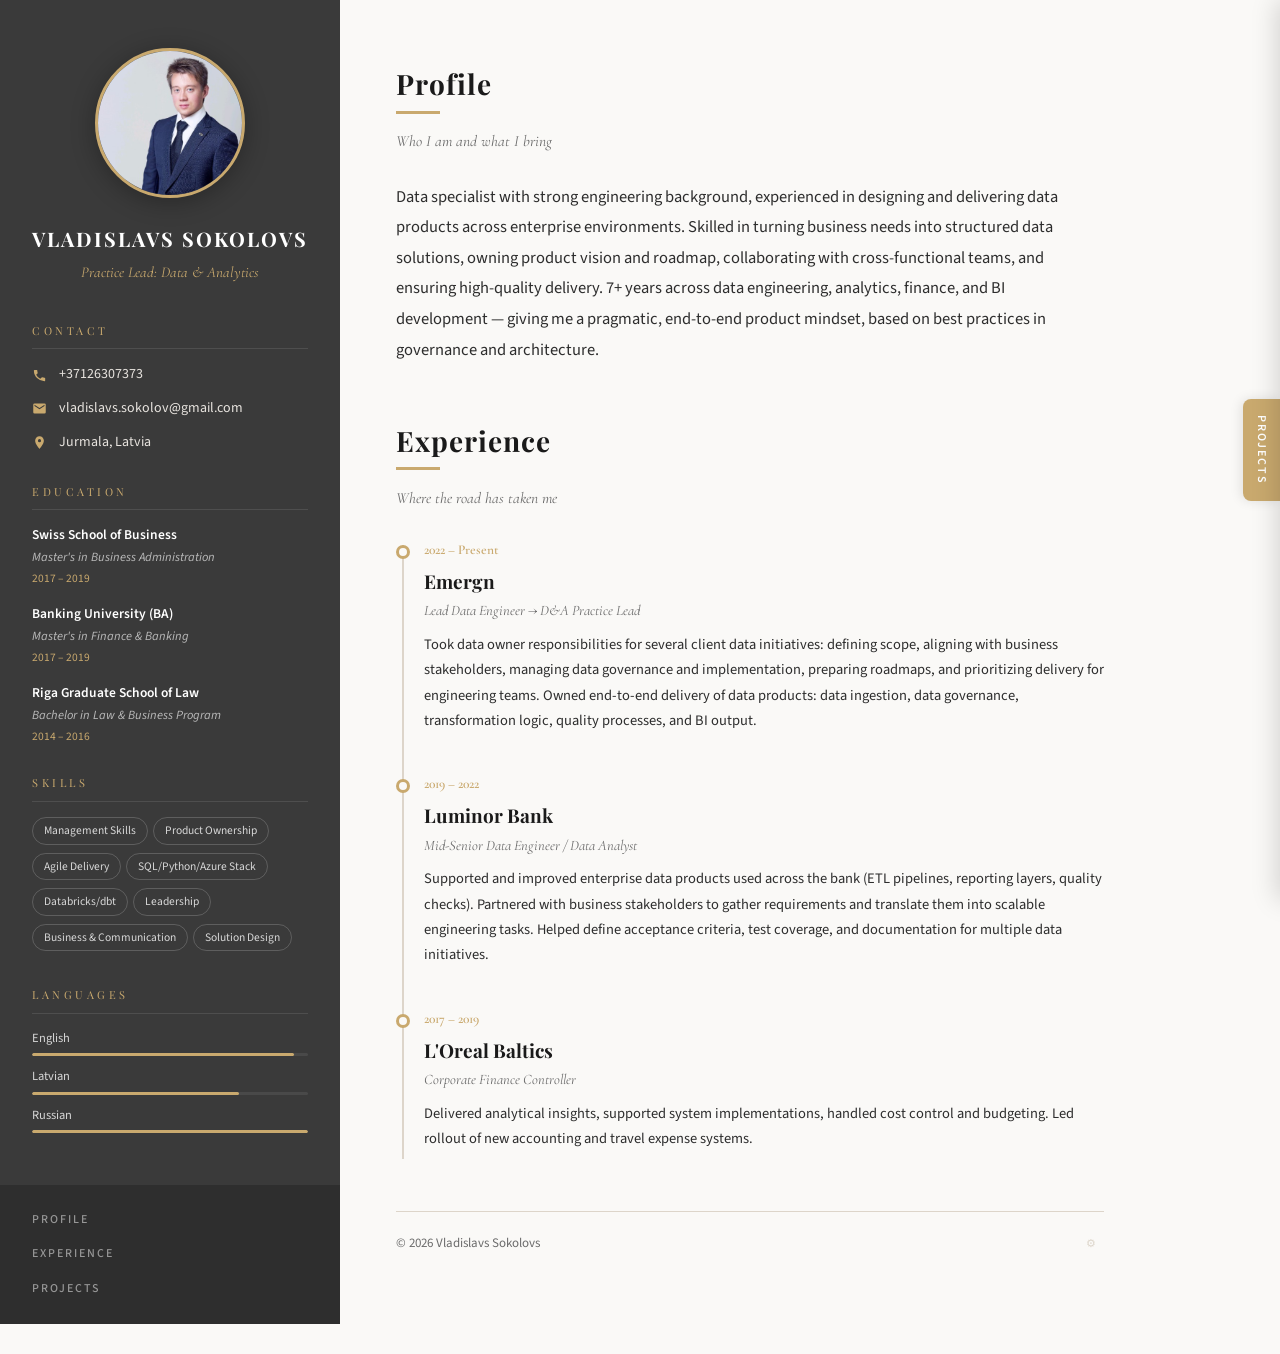
==== index.html @ d3ac03b5 "Refactoring for bad animations Refactoring for bad animations" ====
<!DOCTYPE html>
<html lang="en">
<head>
<meta charset="UTF-8">
<meta name="viewport" content="width=device-width, initial-scale=1.0">
<title>Loading…</title>
<link rel="preconnect" href="https://fonts.googleapis.com">
<link href="https://fonts.googleapis.com/css2?family=Playfair+Display:ital,wght@0,400;0,600;0,700;0,800;1,400&family=Source+Sans+3:ital,wght@0,300;0,400;0,500;0,600;0,700;1,400&family=Cormorant+Garamond:ital,wght@0,400;0,500;0,600;0,700;1,400&display=swap" rel="stylesheet">
<link rel="stylesheet" href="styles.css">
</head>
<body>

<div class="mobile-header">
  <span class="mname" id="mobileName"></span>
  <button class="hamburger" onclick="toggleSidebar()" aria-label="Menu">&#9776;</button>
</div>
<div class="sidebar-overlay" id="sidebarOverlay" onclick="toggleSidebar()"></div>

<div class="site-wrapper">
  <aside class="sidebar" id="sidebar">
    <div class="sidebar-inner">
      <div class="photo-frame"><img src="My%20Photo.jpg" alt="Photo" class="photo-img"><span class="initials" id="photoInitials"></span></div>
      <h1 class="sidebar-name" id="sidebarName"></h1>
      <p class="sidebar-title" id="sidebarTitle"></p>
      <div class="sidebar-section"><div class="sidebar-section-label">Contact</div><div id="contactList"></div></div>
      <div class="sidebar-section"><div class="sidebar-section-label">Education</div><div id="educationList"></div></div>
      <div class="sidebar-section"><div class="sidebar-section-label">Skills</div><div id="skillsList"></div></div>
      <div class="sidebar-section"><div class="sidebar-section-label">Languages</div><div id="languagesList"></div></div>
    </div>
    <nav class="sidebar-nav">
      <a href="#profile" onclick="closeSidebar()">Profile</a>
      <a href="#experience" onclick="closeSidebar()">Experience</a>
      <a href="javascript:void(0)" onclick="closeSidebar();navigateProjects()">Projects</a>
    </nav>
  </aside>

  <main class="main-content">
    <div class="content-area">
      <section id="profile">
        <h2 class="section-heading">Profile</h2>
        <p class="section-subtitle">Who I am and what I bring</p>
        <p class="profile-text" id="profileText"></p>
      </section>
      <section id="experience">
        <h2 class="section-heading">Experience</h2>
        <p class="section-subtitle">Where the road has taken me</p>
        <div class="timeline" id="experienceTimeline"></div>
      </section>
      <section id="projects">
        <h2 class="section-heading">Projects</h2>
        <p class="section-subtitle">Selected work and things I've built</p>
        <div class="projects-grid" id="projectsGrid"></div>
      </section>
      <footer class="site-footer">
        <span>&copy; <span id="footerYear"></span> <span id="footerName"></span></span>
        <button class="admin-trigger" onclick="openAdmin()">&#9881;</button>
      </footer>
    </div>
  </main>

  <aside class="right-panel" id="rightPanel">
    <div class="right-panel-header">
      <h2 class="right-panel-title">Projects</h2>
      <p class="right-panel-subtitle">Selected work and things I've built</p>
      <button class="right-panel-close" onclick="toggleRightPanel()" aria-label="Close">&times;</button>
    </div>
    <div class="right-panel-projects" id="rightPanelProjects"></div>
  </aside>
</div>

<div class="right-panel-overlay" id="rightPanelOverlay" onclick="toggleRightPanel()"></div>
<button class="right-panel-toggle" id="rightPanelToggle" onclick="toggleRightPanel()" aria-label="Projects">Projects</button>

<div class="admin-overlay" id="adminOverlay">
  <div class="admin-panel">
    <div class="admin-header">
      <h2>Admin Panel</h2>
      <button class="admin-close" onclick="closeAdmin()">&times;</button>
    </div>
    <div class="admin-body" id="adminBody"></div>
  </div>
</div>
<div class="msg-toast" id="msgToast"></div>

<script src="app.js"></script>
</body>
</html>
---- styles.css ----
*, *::before, *::after { margin: 0; padding: 0; box-sizing: border-box; }

:root {
  --sidebar-bg: #3a3a3a;
  --sidebar-dark: #2e2e2e;
  --sidebar-text: #e8e4df;
  --sidebar-accent: #c9a96e;
  --main-bg: #faf9f7;
  --main-text: #2d2d2d;
  --heading-color: #1a1a1a;
  --muted: #6b6b6b;
  --border: #ddd5ca;
  --card-bg: #ffffff;
  --accent: #c9a96e;
  --accent-hover: #b8944f;
  --danger: #c0392b;
  --success: #27ae60;
  --sidebar-width: 340px;
  --right-panel-width: 360px;
  --font-display: 'Playfair Display', Georgia, serif;
  --font-body: 'Source Sans 3', 'Segoe UI', sans-serif;
  --font-accent: 'Cormorant Garamond', Georgia, serif;
}

html { scroll-behavior: smooth; }

body {
  font-family: var(--font-body);
  background: var(--main-bg);
  color: var(--main-text);
  line-height: 1.7;
  font-size: 16px;
  min-height: 100vh;
}

.site-wrapper { display: flex; min-height: 100vh; }

/* SIDEBAR */
.sidebar {
  width: var(--sidebar-width);
  min-height: 100vh;
  background: var(--sidebar-bg);
  color: var(--sidebar-text);
  position: fixed;
  top: 0; left: 0;
  overflow-y: auto;
  z-index: 100;
  display: flex;
  flex-direction: column;
  scrollbar-width: thin;
  scrollbar-color: rgba(255,255,255,0.15) transparent;
}
.sidebar::-webkit-scrollbar { width: 5px; }
.sidebar::-webkit-scrollbar-thumb { background: rgba(255,255,255,0.15); border-radius: 3px; }

.sidebar-inner { padding: 48px 32px 24px; flex: 1; }

.photo-frame {
  width: 150px; height: 150px;
  border-radius: 50%;
  border: 3px solid var(--sidebar-accent);
  overflow: hidden;
  margin: 0 auto 24px;
  background: #555;
  display: flex; align-items: center; justify-content: center;
  box-shadow: 0 4px 24px rgba(0,0,0,0.3);
}
.photo-frame .photo-img {
  width: 100%; height: 100%;
  object-fit: cover;
}
.photo-frame .initials {
  font-family: var(--font-display);
  font-size: 44px;
  color: var(--sidebar-accent);
  letter-spacing: 2px;
  display: none;
}

.sidebar-name {
  font-family: var(--font-display);
  font-size: 20px; font-weight: 700;
  text-align: center; letter-spacing: 2px;
  text-transform: uppercase; margin-bottom: 4px; color: #fff;
}
.sidebar-title {
  font-family: var(--font-accent);
  font-size: 15px; text-align: center;
  color: var(--sidebar-accent);
  font-style: italic; margin-bottom: 36px;
}

.sidebar-section { margin-bottom: 28px; }
.sidebar-section-label {
  font-family: var(--font-display);
  font-size: 11px; letter-spacing: 3.5px;
  text-transform: uppercase; color: var(--sidebar-accent);
  margin-bottom: 14px; padding-bottom: 8px;
  border-bottom: 1px solid rgba(255,255,255,0.1);
}

.contact-item {
  display: flex; align-items: center; gap: 12px;
  margin-bottom: 10px; font-size: 14px; word-break: break-all;
}
.contact-item svg { width: 15px; height: 15px; fill: var(--sidebar-accent); flex-shrink: 0; }
.contact-item a { color: var(--sidebar-text); text-decoration: none; transition: color 0.2s; }
.contact-item a:hover { color: var(--sidebar-accent); }

.edu-item { margin-bottom: 14px; }
.edu-school { font-weight: 600; font-size: 13.5px; color: #fff; }
.edu-degree { font-size: 12.5px; color: rgba(255,255,255,0.65); font-style: italic; }
.edu-year { font-size: 11.5px; color: var(--sidebar-accent); margin-top: 1px; }

.skill-tag {
  display: inline-block; padding: 3px 11px;
  border: 1px solid rgba(255,255,255,0.18);
  border-radius: 20px; font-size: 11.5px;
  margin: 0 5px 7px 0; color: rgba(255,255,255,0.8);
  transition: all 0.25s;
}
.skill-tag:hover { border-color: var(--sidebar-accent); color: var(--sidebar-accent); }

.lang-item { margin-bottom: 10px; }
.lang-name { font-size: 12.5px; margin-bottom: 4px; color: rgba(255,255,255,0.8); }
.lang-bar-track { height: 3px; background: rgba(255,255,255,0.08); border-radius: 2px; overflow: hidden; }
.lang-bar-fill { height: 100%; background: var(--sidebar-accent); border-radius: 2px; transition: width 0.8s ease; }

.sidebar-nav { background: var(--sidebar-dark); padding: 18px 32px; }
.sidebar-nav a {
  display: block; color: rgba(255,255,255,0.5);
  text-decoration: none; font-size: 12px;
  letter-spacing: 2px; text-transform: uppercase;
  padding: 7px 0; transition: all 0.25s; font-weight: 500;
}
.sidebar-nav a:hover { color: var(--sidebar-accent); padding-left: 8px; }

/* MAIN */
.main-content { margin-left: var(--sidebar-width); flex: 1; min-height: 100vh; }
.content-area { max-width: 820px; padding: 60px 56px 80px; }

.section-heading {
  font-family: var(--font-display);
  font-size: 28px; font-weight: 700;
  color: var(--heading-color); letter-spacing: 1px;
  margin-bottom: 6px; position: relative; display: inline-block;
}
.section-heading::after {
  content: ''; position: absolute; left: 0; bottom: -6px;
  width: 44px; height: 3px; background: var(--accent);
}

.section-subtitle {
  font-family: var(--font-accent);
  font-size: 15.5px; color: var(--muted);
  font-style: italic; margin-bottom: 28px; margin-top: 14px;
}

section { margin-bottom: 52px; }
.profile-text { font-size: 16.5px; line-height: 1.85; max-width: 680px; }

/* Timeline */
.timeline { position: relative; padding-left: 28px; }
.timeline::before {
  content: ''; position: absolute;
  left: 6px; top: 6px; bottom: 0;
  width: 2px; background: var(--border);
}
.timeline-item { position: relative; margin-bottom: 32px; padding-bottom: 8px; }
.timeline-item::before {
  content: ''; position: absolute;
  left: -28px; top: 6px;
  width: 14px; height: 14px; border-radius: 50%;
  border: 3px solid var(--accent);
  background: var(--main-bg); z-index: 1;
}
.timeline-date { font-family: var(--font-accent); font-size: 13.5px; color: var(--accent); font-weight: 600; margin-bottom: 3px; }
.timeline-company { font-family: var(--font-display); font-size: 19px; font-weight: 700; color: var(--heading-color); margin-bottom: 2px; }
.timeline-role { font-family: var(--font-accent); font-size: 14.5px; color: var(--muted); font-style: italic; margin-bottom: 8px; }
.timeline-desc { font-size: 14.5px; line-height: 1.75; }

/* Projects */
.projects-grid { display: grid; grid-template-columns: repeat(auto-fill, minmax(310px, 1fr)); gap: 22px; }
.project-card {
  background: var(--card-bg); border: 1px solid var(--border);
  border-radius: 8px; padding: 26px 22px;
  transition: all 0.3s ease; position: relative; overflow: hidden;
}
.project-card::before {
  content: ''; position: absolute; top: 0; left: 0;
  width: 100%; height: 3px; background: var(--accent);
  transform: scaleX(0); transform-origin: left; transition: transform 0.3s ease;
}
.project-card:hover { box-shadow: 0 6px 28px rgba(0,0,0,0.07); transform: translateY(-2px); }
.project-card:hover::before { transform: scaleX(1); }
.project-card h3 { font-family: var(--font-display); font-size: 17px; color: var(--heading-color); margin-bottom: 6px; }
.project-tech { font-size: 11.5px; color: var(--accent); font-weight: 600; letter-spacing: 0.5px; text-transform: uppercase; margin-bottom: 8px; }
.project-card p { font-size: 13.5px; line-height: 1.7; color: var(--muted); }
.project-link { display: inline-block; margin-top: 12px; color: var(--accent); text-decoration: none; font-size: 13px; font-weight: 600; transition: color 0.2s; }
.project-link:hover { color: var(--accent-hover); }
.empty-state { text-align: center; padding: 40px 20px; color: var(--muted); font-style: italic; font-family: var(--font-accent); font-size: 16px; }

/* Footer */
.site-footer { border-top: 1px solid var(--border); padding: 20px 0; margin-top: 36px; font-size: 13px; color: var(--muted); display: flex; justify-content: space-between; align-items: center; }
.admin-trigger { background: none; border: none; color: var(--border); font-size: 11px; cursor: pointer; padding: 4px 8px; transition: color 0.2s; }
.admin-trigger:hover { color: var(--muted); }

/* ADMIN */
.admin-overlay { display: none; position: fixed; inset: 0; background: rgba(0,0,0,0.55); z-index: 9999; overflow-y: auto; backdrop-filter: blur(4px); }
.admin-overlay.active { display: flex; justify-content: center; }
.admin-panel { background: var(--main-bg); width: 100%; max-width: 780px; margin: 36px 20px; border-radius: 12px; box-shadow: 0 24px 80px rgba(0,0,0,0.25); overflow: hidden; align-self: flex-start; }
.admin-header { background: var(--sidebar-bg); color: #fff; padding: 20px 28px; display: flex; justify-content: space-between; align-items: center; }
.admin-header h2 { font-family: var(--font-display); font-size: 18px; letter-spacing: 1px; }
.admin-close { background: none; border: none; color: rgba(255,255,255,0.5); font-size: 28px; cursor: pointer; transition: color 0.2s; line-height: 1; }
.admin-close:hover { color: #fff; }
.admin-body { padding: 28px; }

.login-box { max-width: 340px; margin: 0 auto; text-align: center; }
.login-box h3 { font-family: var(--font-display); font-size: 20px; margin-bottom: 18px; }

.form-group { margin-bottom: 16px; text-align: left; }
.form-group label { display: block; font-size: 11px; font-weight: 600; letter-spacing: 1px; text-transform: uppercase; color: var(--muted); margin-bottom: 5px; }
.form-group input, .form-group textarea { width: 100%; padding: 9px 13px; border: 1px solid var(--border); border-radius: 5px; font-family: var(--font-body); font-size: 14px; background: var(--card-bg); color: var(--main-text); transition: border-color 0.2s; }
.form-group input:focus, .form-group textarea:focus { outline: none; border-color: var(--accent); }
.form-group textarea { min-height: 72px; resize: vertical; }

.btn { display: inline-flex; align-items: center; gap: 6px; padding: 9px 20px; border: none; border-radius: 5px; font-family: var(--font-body); font-size: 13px; font-weight: 600; cursor: pointer; transition: all 0.2s; }
.btn-primary { background: var(--accent); color: #fff; }
.btn-primary:hover { background: var(--accent-hover); }
.btn-outline { background: transparent; color: var(--accent); border: 1.5px solid var(--accent); }
.btn-outline:hover { background: var(--accent); color: #fff; }
.btn-danger { background: transparent; color: var(--danger); border: 1px solid var(--danger); padding: 5px 12px; font-size: 12px; }
.btn-danger:hover { background: var(--danger); color: #fff; }
.btn-sm { padding: 5px 12px; font-size: 12px; }

.admin-tabs { display: flex; border-bottom: 2px solid var(--border); margin-bottom: 22px; overflow-x: auto; }
.admin-tab { padding: 9px 16px; border: none; background: none; font-family: var(--font-body); font-size: 12px; font-weight: 600; letter-spacing: 0.5px; text-transform: uppercase; color: var(--muted); cursor: pointer; border-bottom: 2px solid transparent; margin-bottom: -2px; transition: all 0.2s; white-space: nowrap; }
.admin-tab.active { color: var(--accent); border-bottom-color: var(--accent); }
.admin-tab:hover { color: var(--heading-color); }

.tab-content { display: none; }
.tab-content.active { display: block; }

.repeater-item { background: var(--card-bg); border: 1px solid var(--border); border-radius: 7px; padding: 18px; margin-bottom: 14px; position: relative; }
.repeater-item .item-actions { position: absolute; top: 10px; right: 10px; }

.add-item-btn { display: flex; align-items: center; gap: 6px; padding: 9px 16px; border: 2px dashed var(--border); border-radius: 7px; background: transparent; color: var(--muted); font-family: var(--font-body); font-size: 13px; cursor: pointer; width: 100%; justify-content: center; transition: all 0.2s; margin-top: 6px; }
.add-item-btn:hover { border-color: var(--accent); color: var(--accent); }

.publish-banner { background: #fef9e7; border: 1.5px solid #f0d060; border-radius: 8px; padding: 16px 20px; margin-bottom: 22px; display: none; gap: 14px; font-size: 13.5px; color: #7a6c20; flex-wrap: wrap; align-items: center; }
.publish-banner.show { display: flex; }
.publish-banner strong { color: #5a4e10; }
.publish-actions { display: flex; gap: 8px; margin-left: auto; flex-shrink: 0; }

.msg-toast { position: fixed; bottom: 24px; right: 24px; padding: 12px 22px; border-radius: 7px; color: #fff; font-size: 13px; font-weight: 600; z-index: 99999; transform: translateY(100px); opacity: 0; transition: all 0.3s ease; }
.msg-toast.show { transform: translateY(0); opacity: 1; }
.msg-toast.success { background: var(--success); }
.msg-toast.error { background: var(--danger); }
.msg-toast.info { background: #2980b9; }

.pw-wrap { position: relative; }
.pw-wrap input { padding-right: 40px; }
.pw-toggle { position: absolute; right: 8px; top: 50%; transform: translateY(-50%); background: none; border: none; color: var(--muted); cursor: pointer; font-size: 16px; }

.mobile-header { display: none; background: var(--sidebar-bg); color: #fff; padding: 14px 20px; position: sticky; top: 0; z-index: 200; align-items: center; justify-content: space-between; }
.mobile-header .mname { font-family: var(--font-display); font-size: 15px; font-weight: 700; letter-spacing: 1px; }
.hamburger { background: none; border: none; color: #fff; font-size: 22px; cursor: pointer; }
.sidebar-overlay { display: none; position: fixed; inset: 0; background: rgba(0,0,0,0.5); z-index: 250; }
.sidebar-overlay.active { display: block; }

@media (max-width: 900px) {
  .sidebar { transform: translateX(-100%); transition: transform 0.35s ease; z-index: 300; }
  .sidebar.open { transform: translateX(0); }
  .mobile-header { display: flex; }
  .main-content { margin-left: 0; }
  .content-area { padding: 28px 18px 50px; }
  .projects-grid { grid-template-columns: 1fr; }
  .right-panel-toggle {
    writing-mode: horizontal-tb;
    top: auto; bottom: 24px; right: 20px;
    transform: none;
    border-radius: 50px;
    padding: 12px 20px;
    box-shadow: 0 4px 16px rgba(0,0,0,0.2);
  }
}

@keyframes fadeUp { from { opacity: 0; transform: translateY(16px); } to { opacity: 1; transform: translateY(0); } }
section { animation: fadeUp 0.45s ease both; }
section:nth-child(2) { animation-delay: 0.08s; }
section:nth-child(3) { animation-delay: 0.16s; }
section:nth-child(4) { animation-delay: 0.24s; }

.export-box { background: var(--card-bg); border: 1px solid var(--border); border-radius: 8px; padding: 20px; margin-top: 18px; }
.export-box h4 { font-family: var(--font-display); font-size: 15px; margin-bottom: 10px; }
.export-box p { font-size: 13px; color: var(--muted); margin-bottom: 12px; line-height: 1.6; }
.export-btns { display: flex; gap: 8px; flex-wrap: wrap; }

/* RIGHT PANEL */
#projects { display: none; }

.right-panel {
  width: var(--right-panel-width);
  min-height: 100vh;
  background: var(--main-bg);
  border-left: 1px solid var(--border);
  position: fixed;
  top: 0; right: 0;
  overflow-y: auto;
  z-index: 100;
  scrollbar-width: thin;
  scrollbar-color: rgba(0,0,0,0.08) transparent;
}
.right-panel::-webkit-scrollbar { width: 5px; }
.right-panel::-webkit-scrollbar-thumb { background: rgba(0,0,0,0.08); border-radius: 3px; }

.right-panel-header {
  padding: 60px 36px 0;
  position: relative;
}
.right-panel-title {
  font-family: var(--font-display);
  font-size: 28px; font-weight: 700;
  color: var(--heading-color);
  letter-spacing: 1px;
  position: relative; display: inline-block;
  margin-bottom: 6px;
}
.right-panel-title::after {
  content: ''; position: absolute; left: 0; bottom: -6px;
  width: 44px; height: 3px; background: var(--accent);
}
.right-panel-subtitle {
  font-family: var(--font-accent);
  font-size: 15.5px; color: var(--muted);
  font-style: italic; margin-top: 14px; margin-bottom: 32px;
}
.right-panel-close {
  display: none;
  position: absolute; top: 24px; right: 24px;
  background: none; border: none;
  font-size: 28px; color: var(--muted);
  cursor: pointer; transition: color 0.2s; line-height: 1;
}
.right-panel-close:hover { color: var(--heading-color); }

.right-panel-projects {
  padding: 0 36px 40px;
}
.right-panel-projects .project-card {
  margin-bottom: 22px;
}
.right-panel-projects .projects-grid {
  grid-template-columns: 1fr;
}

/* RIGHT PANEL TOGGLE */
.right-panel-toggle {
  display: none;
  position: fixed;
  right: 0; top: 50%;
  transform: translateY(-50%);
  writing-mode: vertical-rl;
  background: var(--accent);
  color: #fff; border: none;
  padding: 16px 10px;
  font-family: var(--font-body);
  font-size: 12px; font-weight: 600;
  letter-spacing: 2px; text-transform: uppercase;
  cursor: pointer;
  border-radius: 8px 0 0 8px;
  z-index: 150;
  box-shadow: -2px 0 12px rgba(0,0,0,0.1);
  transition: background 0.2s;
}
.right-panel-toggle:hover { background: var(--accent-hover); }

.right-panel-overlay {
  display: none; position: fixed; inset: 0;
  background: rgba(0,0,0,0.5); z-index: 250;
}
.right-panel-overlay.active { display: block; }

/* Large screens: both sidebars visible */
@media (min-width: 1401px) {
  .main-content { margin-right: var(--right-panel-width); }
}

/* Medium/small screens: right panel slides in */
@media (max-width: 1400px) {
  .right-panel {
    transform: translateX(100%);
    transition: transform 0.35s ease;
    z-index: 300;
    box-shadow: -4px 0 24px rgba(0,0,0,0.15);
  }
  .right-panel.open { transform: translateX(0); }
  .right-panel-toggle { display: block; }
  .right-panel-close { display: block; }
}
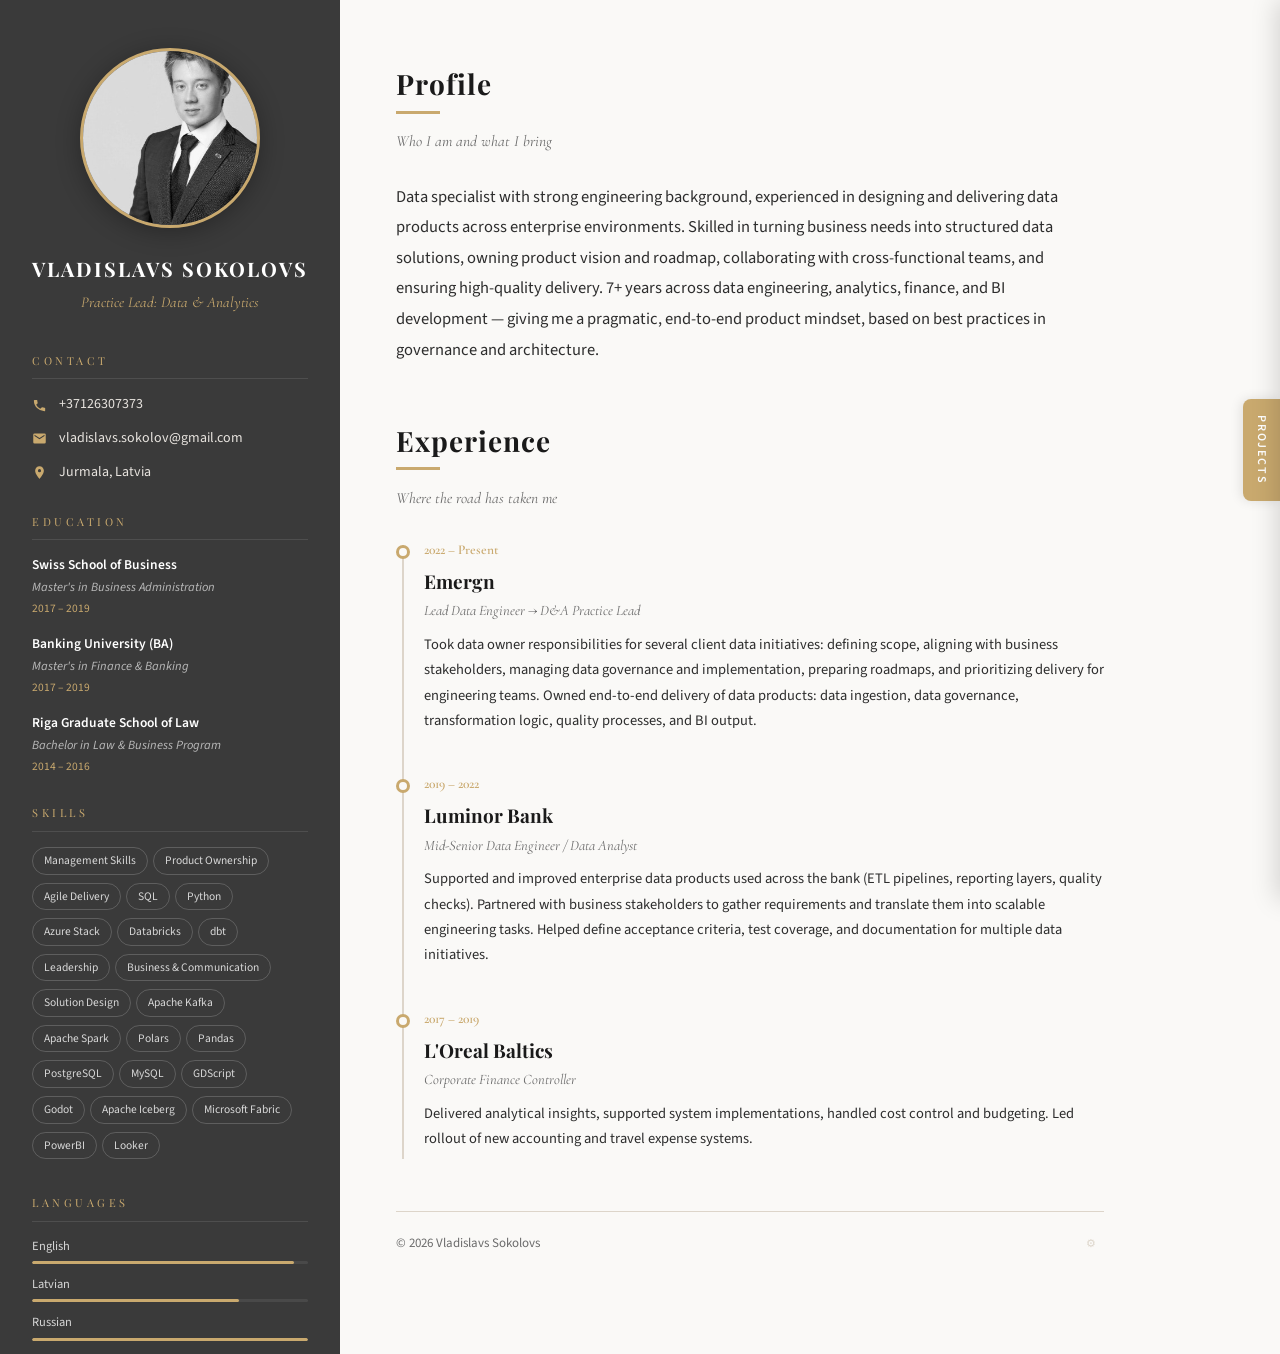
==== commit d3193069: "Refactoring skill section" ====
--- a/index.html
+++ b/index.html
@@ -46,11 +46,6 @@
         <p class="section-subtitle">Where the road has taken me</p>
         <div class="timeline" id="experienceTimeline"></div>
       </section>
-      <section id="projects">
-        <h2 class="section-heading">Projects</h2>
-        <p class="section-subtitle">Selected work and things I've built</p>
-        <div class="projects-grid" id="projectsGrid"></div>
-      </section>
       <footer class="site-footer">
         <span>&copy; <span id="footerYear"></span> <span id="footerName"></span></span>
         <button class="admin-trigger" onclick="openAdmin()">&#9881;</button>
--- a/styles.css
+++ b/styles.css
@@ -56,7 +56,7 @@
 .sidebar-inner { padding: 48px 32px 24px; flex: 1; }
 
 .photo-frame {
-  width: 150px; height: 150px;
+  width: 180px; height: 180px;
   border-radius: 50%;
   border: 3px solid var(--sidebar-accent);
   overflow: hidden;
@@ -66,8 +66,10 @@
   box-shadow: 0 4px 24px rgba(0,0,0,0.3);
 }
 .photo-frame .photo-img {
-  width: 100%; height: 100%;
+  width: 130%; height: 130%;
   object-fit: cover;
+  object-position: 60% 15%;
+  filter: grayscale(100%);
 }
 .photo-frame .initials {
   font-family: var(--font-display);
@@ -297,7 +299,6 @@
 .export-btns { display: flex; gap: 8px; flex-wrap: wrap; }
 
 /* RIGHT PANEL */
-#projects { display: none; }
 
 .right-panel {
   width: var(--right-panel-width);
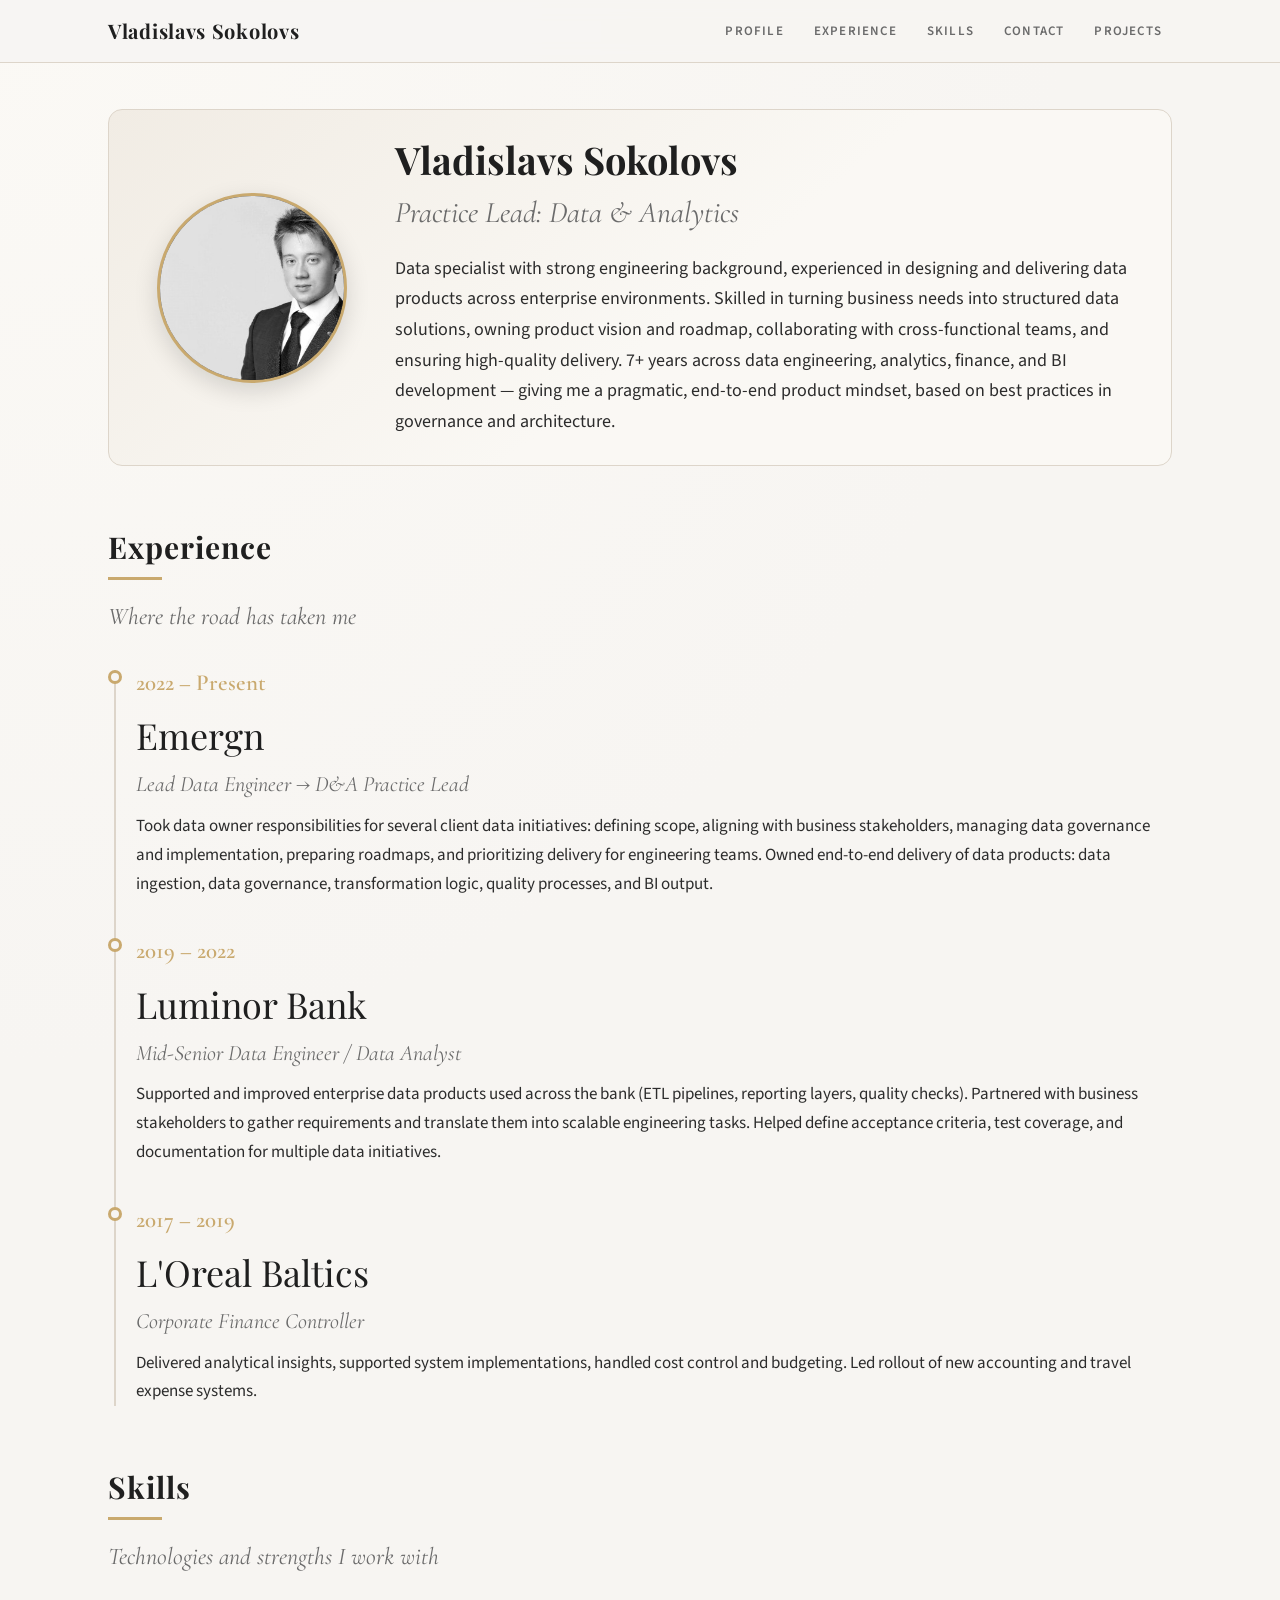
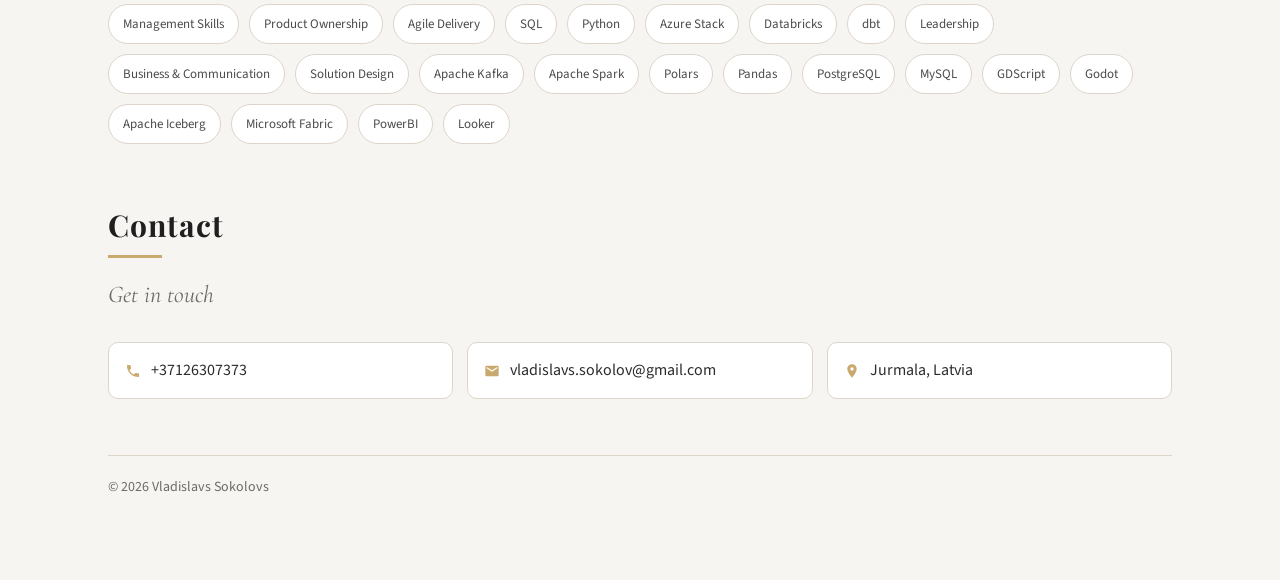
==== commit 94d73620: "Recreating navigation via top-bar" ====
--- a/index.html
+++ b/index.html
@@ -8,74 +8,56 @@
 <link href="https://fonts.googleapis.com/css2?family=Playfair+Display:ital,wght@0,400;0,600;0,700;0,800;1,400&family=Source+Sans+3:ital,wght@0,300;0,400;0,500;0,600;0,700;1,400&family=Cormorant+Garamond:ital,wght@0,400;0,500;0,600;0,700;1,400&display=swap" rel="stylesheet">
 <link rel="stylesheet" href="styles.css">
 </head>
-<body>
+<body data-page="home">
+<header class="topbar">
+  <div class="topbar-inner">
+    <a class="brand" href="index.html" id="topName"></a>
+    <nav class="topbar-nav">
+      <a href="#profile" class="top-link">Profile</a>
+      <a href="#experience" class="top-link">Experience</a>
+      <a href="#skills" class="top-link">Skills</a>
+      <a href="#contact" class="top-link">Contact</a>
+      <a href="projects.html" class="top-link" id="projectsNavLink">Projects</a>
+    </nav>
+  </div>
+</header>
 
-<div class="mobile-header">
-  <span class="mname" id="mobileName"></span>
-  <button class="hamburger" onclick="toggleSidebar()" aria-label="Menu">&#9776;</button>
-</div>
-<div class="sidebar-overlay" id="sidebarOverlay" onclick="toggleSidebar()"></div>
+<main class="page-shell">
+  <section class="intro-card" id="profile">
+    <div class="intro-photo-wrap">
+      <div class="photo-frame">
+        <img src="My%20Photo.jpg" alt="Photo" class="photo-img">
+      </div>
+    </div>
+    <div>
+      <h1 class="hero-name" id="heroName"></h1>
+      <p class="hero-title" id="heroTitle"></p>
+      <p class="profile-text" id="profileText"></p>
+    </div>
+  </section>
 
-<div class="site-wrapper">
-  <aside class="sidebar" id="sidebar">
-    <div class="sidebar-inner">
-      <div class="photo-frame"><img src="My%20Photo.jpg" alt="Photo" class="photo-img"><span class="initials" id="photoInitials"></span></div>
-      <h1 class="sidebar-name" id="sidebarName"></h1>
-      <p class="sidebar-title" id="sidebarTitle"></p>
-      <div class="sidebar-section"><div class="sidebar-section-label">Contact</div><div id="contactList"></div></div>
-      <div class="sidebar-section"><div class="sidebar-section-label">Education</div><div id="educationList"></div></div>
-      <div class="sidebar-section"><div class="sidebar-section-label">Skills</div><div id="skillsList"></div></div>
-      <div class="sidebar-section"><div class="sidebar-section-label">Languages</div><div id="languagesList"></div></div>
-    </div>
-    <nav class="sidebar-nav">
-      <a href="#profile" onclick="closeSidebar()">Profile</a>
-      <a href="#experience" onclick="closeSidebar()">Experience</a>
-      <a href="javascript:void(0)" onclick="closeSidebar();navigateProjects()">Projects</a>
-    </nav>
-  </aside>
+  <section id="experience">
+    <h2 class="section-heading">Experience</h2>
+    <p class="section-subtitle">Where the road has taken me</p>
+    <div class="timeline" id="experienceTimeline"></div>
+  </section>
 
-  <main class="main-content">
-    <div class="content-area">
-      <section id="profile">
-        <h2 class="section-heading">Profile</h2>
-        <p class="section-subtitle">Who I am and what I bring</p>
-        <p class="profile-text" id="profileText"></p>
-      </section>
-      <section id="experience">
-        <h2 class="section-heading">Experience</h2>
-        <p class="section-subtitle">Where the road has taken me</p>
-        <div class="timeline" id="experienceTimeline"></div>
-      </section>
-      <footer class="site-footer">
-        <span>&copy; <span id="footerYear"></span> <span id="footerName"></span></span>
-        <button class="admin-trigger" onclick="openAdmin()">&#9881;</button>
-      </footer>
-    </div>
-  </main>
+  <section id="skills">
+    <h2 class="section-heading">Skills</h2>
+    <p class="section-subtitle">Technologies and strengths I work with</p>
+    <div class="skills-cloud" id="skillsList"></div>
+  </section>
 
-  <aside class="right-panel" id="rightPanel">
-    <div class="right-panel-header">
-      <h2 class="right-panel-title">Projects</h2>
-      <p class="right-panel-subtitle">Selected work and things I've built</p>
-      <button class="right-panel-close" onclick="toggleRightPanel()" aria-label="Close">&times;</button>
-    </div>
-    <div class="right-panel-projects" id="rightPanelProjects"></div>
-  </aside>
-</div>
+  <section id="contact">
+    <h2 class="section-heading">Contact</h2>
+    <p class="section-subtitle">Get in touch</p>
+    <div class="contact-grid" id="contactList"></div>
+  </section>
 
-<div class="right-panel-overlay" id="rightPanelOverlay" onclick="toggleRightPanel()"></div>
-<button class="right-panel-toggle" id="rightPanelToggle" onclick="toggleRightPanel()" aria-label="Projects">Projects</button>
-
-<div class="admin-overlay" id="adminOverlay">
-  <div class="admin-panel">
-    <div class="admin-header">
-      <h2>Admin Panel</h2>
-      <button class="admin-close" onclick="closeAdmin()">&times;</button>
-    </div>
-    <div class="admin-body" id="adminBody"></div>
-  </div>
-</div>
-<div class="msg-toast" id="msgToast"></div>
+  <footer class="site-footer">
+    <span>&copy; <span id="footerYear"></span> <span id="footerName"></span></span>
+  </footer>
+</main>
 
 <script src="app.js"></script>
 </body>
--- a/styles.css
+++ b/styles.css
@@ -1,22 +1,15 @@
 *, *::before, *::after { margin: 0; padding: 0; box-sizing: border-box; }
 
 :root {
-  --sidebar-bg: #3a3a3a;
-  --sidebar-dark: #2e2e2e;
-  --sidebar-text: #e8e4df;
-  --sidebar-accent: #c9a96e;
-  --main-bg: #faf9f7;
-  --main-text: #2d2d2d;
-  --heading-color: #1a1a1a;
+  --main-bg: #f7f5f2;
+  --card-bg: #ffffff;
+  --main-text: #2c2c2c;
   --muted: #6b6b6b;
+  --heading-color: #1f1f1f;
+  --accent: #c9a96e;
+  --accent-hover: #b89350;
   --border: #ddd5ca;
-  --card-bg: #ffffff;
-  --accent: #c9a96e;
-  --accent-hover: #b8944f;
-  --danger: #c0392b;
-  --success: #27ae60;
-  --sidebar-width: 340px;
-  --right-panel-width: 360px;
+  --topbar-bg: rgba(247, 245, 242, 0.92);
   --font-display: 'Playfair Display', Georgia, serif;
   --font-body: 'Source Sans 3', 'Segoe UI', sans-serif;
   --font-accent: 'Cormorant Garamond', Georgia, serif;
@@ -26,376 +19,360 @@
 
 body {
   font-family: var(--font-body);
-  background: var(--main-bg);
+  background: radial-gradient(circle at 0% 0%, #fbf9f5 0%, var(--main-bg) 42%);
   color: var(--main-text);
   line-height: 1.7;
   font-size: 16px;
-  min-height: 100vh;
-}
-
-.site-wrapper { display: flex; min-height: 100vh; }
-
-/* SIDEBAR */
-.sidebar {
-  width: var(--sidebar-width);
-  min-height: 100vh;
-  background: var(--sidebar-bg);
-  color: var(--sidebar-text);
-  position: fixed;
-  top: 0; left: 0;
-  overflow-y: auto;
-  z-index: 100;
-  display: flex;
-  flex-direction: column;
-  scrollbar-width: thin;
-  scrollbar-color: rgba(255,255,255,0.15) transparent;
-}
-.sidebar::-webkit-scrollbar { width: 5px; }
-.sidebar::-webkit-scrollbar-thumb { background: rgba(255,255,255,0.15); border-radius: 3px; }
-
-.sidebar-inner { padding: 48px 32px 24px; flex: 1; }
+}
+
+.topbar {
+  position: sticky;
+  top: 0;
+  z-index: 20;
+  backdrop-filter: blur(8px);
+  background: var(--topbar-bg);
+  border-bottom: 1px solid var(--border);
+}
+
+.topbar-inner {
+  max-width: 1120px;
+  margin: 0 auto;
+  padding: 14px 28px;
+  display: flex;
+  align-items: center;
+  justify-content: space-between;
+  gap: 18px;
+}
+
+.brand {
+  font-family: var(--font-display);
+  font-size: 20px;
+  font-weight: 700;
+  letter-spacing: 0.7px;
+  color: var(--heading-color);
+  text-decoration: none;
+  white-space: nowrap;
+}
+
+.topbar-nav {
+  display: flex;
+  flex-wrap: wrap;
+  gap: 10px;
+}
+
+.top-link {
+  text-decoration: none;
+  color: var(--muted);
+  font-size: 13px;
+  font-weight: 600;
+  text-transform: uppercase;
+  letter-spacing: 1.2px;
+  padding: 6px 10px;
+  border-radius: 999px;
+  transition: all 0.2s ease;
+}
+
+.top-link:hover,
+.top-link.active {
+  color: var(--heading-color);
+  background: #efe8db;
+}
+
+.page-shell {
+  max-width: 1120px;
+  margin: 0 auto;
+  padding: 46px 28px 80px;
+}
+
+section { margin-bottom: 56px; }
+
+.section-heading {
+  font-family: var(--font-display);
+  font-size: 30px;
+  color: var(--heading-color);
+  letter-spacing: 1px;
+  margin-bottom: 8px;
+  position: relative;
+  display: inline-block;
+}
+
+.section-heading::after {
+  content: '';
+  position: absolute;
+  left: 0;
+  bottom: -7px;
+  width: 54px;
+  height: 3px;
+  background: var(--accent);
+}
+
+.section-subtitle {
+  margin-top: 16px;
+  margin-bottom: 26px;
+  font-family: var(--font-accent);
+  font-style: italic;
+  font-size: 24px;
+  color: var(--muted);
+}
+
+.intro-card {
+  display: grid;
+  grid-template-columns: 230px 1fr;
+  gap: 28px;
+  background: linear-gradient(140deg, #f1ece4 0%, #faf8f4 55%);
+  border: 1px solid var(--border);
+  border-radius: 14px;
+  padding: 28px;
+}
+
+.intro-photo-wrap {
+  display: flex;
+  align-items: center;
+  justify-content: center;
+}
 
 .photo-frame {
-  width: 180px; height: 180px;
+  width: 190px;
+  height: 190px;
   border-radius: 50%;
-  border: 3px solid var(--sidebar-accent);
+  border: 3px solid var(--accent);
   overflow: hidden;
-  margin: 0 auto 24px;
-  background: #555;
-  display: flex; align-items: center; justify-content: center;
-  box-shadow: 0 4px 24px rgba(0,0,0,0.3);
-}
-.photo-frame .photo-img {
-  width: 130%; height: 130%;
+  box-shadow: 0 8px 24px rgba(0,0,0,0.14);
+  background: #333;
+}
+
+.photo-img {
+  width: 130%;
+  height: 130%;
   object-fit: cover;
   object-position: 60% 15%;
-  filter: grayscale(100%);
-}
-.photo-frame .initials {
-  font-family: var(--font-display);
-  font-size: 44px;
-  color: var(--sidebar-accent);
-  letter-spacing: 2px;
-  display: none;
-}
-
-.sidebar-name {
-  font-family: var(--font-display);
-  font-size: 20px; font-weight: 700;
-  text-align: center; letter-spacing: 2px;
-  text-transform: uppercase; margin-bottom: 4px; color: #fff;
-}
-.sidebar-title {
-  font-family: var(--font-accent);
-  font-size: 15px; text-align: center;
-  color: var(--sidebar-accent);
-  font-style: italic; margin-bottom: 36px;
-}
-
-.sidebar-section { margin-bottom: 28px; }
-.sidebar-section-label {
-  font-family: var(--font-display);
-  font-size: 11px; letter-spacing: 3.5px;
-  text-transform: uppercase; color: var(--sidebar-accent);
-  margin-bottom: 14px; padding-bottom: 8px;
-  border-bottom: 1px solid rgba(255,255,255,0.1);
-}
-
-.contact-item {
-  display: flex; align-items: center; gap: 12px;
-  margin-bottom: 10px; font-size: 14px; word-break: break-all;
-}
-.contact-item svg { width: 15px; height: 15px; fill: var(--sidebar-accent); flex-shrink: 0; }
-.contact-item a { color: var(--sidebar-text); text-decoration: none; transition: color 0.2s; }
-.contact-item a:hover { color: var(--sidebar-accent); }
-
-.edu-item { margin-bottom: 14px; }
-.edu-school { font-weight: 600; font-size: 13.5px; color: #fff; }
-.edu-degree { font-size: 12.5px; color: rgba(255,255,255,0.65); font-style: italic; }
-.edu-year { font-size: 11.5px; color: var(--sidebar-accent); margin-top: 1px; }
-
-.skill-tag {
-  display: inline-block; padding: 3px 11px;
-  border: 1px solid rgba(255,255,255,0.18);
-  border-radius: 20px; font-size: 11.5px;
-  margin: 0 5px 7px 0; color: rgba(255,255,255,0.8);
-  transition: all 0.25s;
-}
-.skill-tag:hover { border-color: var(--sidebar-accent); color: var(--sidebar-accent); }
-
-.lang-item { margin-bottom: 10px; }
-.lang-name { font-size: 12.5px; margin-bottom: 4px; color: rgba(255,255,255,0.8); }
-.lang-bar-track { height: 3px; background: rgba(255,255,255,0.08); border-radius: 2px; overflow: hidden; }
-.lang-bar-fill { height: 100%; background: var(--sidebar-accent); border-radius: 2px; transition: width 0.8s ease; }
-
-.sidebar-nav { background: var(--sidebar-dark); padding: 18px 32px; }
-.sidebar-nav a {
-  display: block; color: rgba(255,255,255,0.5);
-  text-decoration: none; font-size: 12px;
-  letter-spacing: 2px; text-transform: uppercase;
-  padding: 7px 0; transition: all 0.25s; font-weight: 500;
-}
-.sidebar-nav a:hover { color: var(--sidebar-accent); padding-left: 8px; }
-
-/* MAIN */
-.main-content { margin-left: var(--sidebar-width); flex: 1; min-height: 100vh; }
-.content-area { max-width: 820px; padding: 60px 56px 80px; }
-
-.section-heading {
-  font-family: var(--font-display);
-  font-size: 28px; font-weight: 700;
-  color: var(--heading-color); letter-spacing: 1px;
-  margin-bottom: 6px; position: relative; display: inline-block;
-}
-.section-heading::after {
-  content: ''; position: absolute; left: 0; bottom: -6px;
-  width: 44px; height: 3px; background: var(--accent);
-}
-
-.section-subtitle {
-  font-family: var(--font-accent);
-  font-size: 15.5px; color: var(--muted);
-  font-style: italic; margin-bottom: 28px; margin-top: 14px;
-}
-
-section { margin-bottom: 52px; }
-.profile-text { font-size: 16.5px; line-height: 1.85; max-width: 680px; }
-
-/* Timeline */
+  -webkit-filter: grayscale(1) saturate(0) contrast(1.06);
+  filter: grayscale(1) saturate(0) contrast(1.06);
+}
+
+.hero-name {
+  font-family: var(--font-display);
+  font-size: 38px;
+  line-height: 1.15;
+  color: var(--heading-color);
+  margin-bottom: 5px;
+}
+
+.hero-title {
+  font-family: var(--font-accent);
+  font-style: italic;
+  font-size: 30px;
+  color: var(--muted);
+  margin-bottom: 16px;
+}
+
+.profile-text {
+  font-size: 18px;
+  max-width: 800px;
+}
+
 .timeline { position: relative; padding-left: 28px; }
 .timeline::before {
-  content: ''; position: absolute;
-  left: 6px; top: 6px; bottom: 0;
-  width: 2px; background: var(--border);
-}
-.timeline-item { position: relative; margin-bottom: 32px; padding-bottom: 8px; }
+  content: '';
+  position: absolute;
+  left: 6px;
+  top: 6px;
+  bottom: 0;
+  width: 2px;
+  background: var(--border);
+}
+
+.timeline-item { position: relative; margin-bottom: 34px; }
 .timeline-item::before {
-  content: ''; position: absolute;
-  left: -28px; top: 6px;
-  width: 14px; height: 14px; border-radius: 50%;
+  content: '';
+  position: absolute;
+  left: -28px;
+  top: 6px;
+  width: 14px;
+  height: 14px;
+  border-radius: 50%;
   border: 3px solid var(--accent);
-  background: var(--main-bg); z-index: 1;
-}
-.timeline-date { font-family: var(--font-accent); font-size: 13.5px; color: var(--accent); font-weight: 600; margin-bottom: 3px; }
-.timeline-company { font-family: var(--font-display); font-size: 19px; font-weight: 700; color: var(--heading-color); margin-bottom: 2px; }
-.timeline-role { font-family: var(--font-accent); font-size: 14.5px; color: var(--muted); font-style: italic; margin-bottom: 8px; }
-.timeline-desc { font-size: 14.5px; line-height: 1.75; }
-
-/* Projects */
-.projects-grid { display: grid; grid-template-columns: repeat(auto-fill, minmax(310px, 1fr)); gap: 22px; }
+  background: var(--main-bg);
+}
+
+.timeline-date {
+  color: var(--accent);
+  font-family: var(--font-accent);
+  font-size: 23px;
+  font-weight: 600;
+}
+
+.timeline-company {
+  font-family: var(--font-display);
+  color: var(--heading-color);
+  font-size: 36px;
+  margin-top: 2px;
+}
+
+.timeline-role {
+  font-family: var(--font-accent);
+  color: var(--muted);
+  font-style: italic;
+  font-size: 22px;
+  margin-bottom: 8px;
+}
+
+.timeline-desc { font-size: 17px; }
+
+.skills-cloud {
+  display: flex;
+  flex-wrap: wrap;
+  gap: 10px;
+}
+
+.skill-tag {
+  display: inline-block;
+  padding: 8px 14px;
+  border: 1px solid var(--border);
+  border-radius: 999px;
+  font-size: 13px;
+  color: #4b4b4b;
+  background: #fff;
+  transition: all 0.2s;
+}
+
+.skill-tag:hover {
+  border-color: var(--accent);
+  color: var(--accent-hover);
+  transform: translateY(-1px);
+}
+
+.contact-grid {
+  display: grid;
+  grid-template-columns: repeat(auto-fit, minmax(250px, 1fr));
+  gap: 14px;
+}
+
+.contact-item {
+  border: 1px solid var(--border);
+  background: #fff;
+  border-radius: 10px;
+  padding: 14px 16px;
+  display: flex;
+  align-items: center;
+  gap: 10px;
+  word-break: break-all;
+}
+
+.contact-item svg {
+  width: 16px;
+  height: 16px;
+  fill: var(--accent);
+  flex-shrink: 0;
+}
+
+.contact-item a {
+  color: var(--main-text);
+  text-decoration: none;
+}
+
+.contact-item a:hover { color: var(--accent-hover); }
+
+.projects-grid {
+  display: grid;
+  grid-template-columns: repeat(auto-fit, minmax(300px, 1fr));
+  gap: 22px;
+}
+
 .project-card {
-  background: var(--card-bg); border: 1px solid var(--border);
-  border-radius: 8px; padding: 26px 22px;
-  transition: all 0.3s ease; position: relative; overflow: hidden;
-}
+  background: var(--card-bg);
+  border: 1px solid var(--border);
+  border-radius: 10px;
+  padding: 24px 22px;
+  transition: all 0.25s ease;
+  position: relative;
+  overflow: hidden;
+}
+
 .project-card::before {
-  content: ''; position: absolute; top: 0; left: 0;
-  width: 100%; height: 3px; background: var(--accent);
-  transform: scaleX(0); transform-origin: left; transition: transform 0.3s ease;
-}
-.project-card:hover { box-shadow: 0 6px 28px rgba(0,0,0,0.07); transform: translateY(-2px); }
+  content: '';
+  position: absolute;
+  top: 0;
+  left: 0;
+  width: 100%;
+  height: 3px;
+  background: var(--accent);
+  transform: scaleX(0);
+  transform-origin: left;
+  transition: transform 0.25s ease;
+}
+
+.project-card:hover {
+  box-shadow: 0 8px 28px rgba(0,0,0,0.08);
+  transform: translateY(-2px);
+}
+
 .project-card:hover::before { transform: scaleX(1); }
-.project-card h3 { font-family: var(--font-display); font-size: 17px; color: var(--heading-color); margin-bottom: 6px; }
-.project-tech { font-size: 11.5px; color: var(--accent); font-weight: 600; letter-spacing: 0.5px; text-transform: uppercase; margin-bottom: 8px; }
-.project-card p { font-size: 13.5px; line-height: 1.7; color: var(--muted); }
-.project-link { display: inline-block; margin-top: 12px; color: var(--accent); text-decoration: none; font-size: 13px; font-weight: 600; transition: color 0.2s; }
+
+.project-card h3 {
+  font-family: var(--font-display);
+  font-size: 27px;
+  color: var(--heading-color);
+  margin-bottom: 8px;
+}
+
+.project-tech {
+  font-size: 16px;
+  font-weight: 700;
+  letter-spacing: 0.8px;
+  text-transform: uppercase;
+  color: var(--accent);
+  margin-bottom: 12px;
+}
+
+.project-card p {
+  color: var(--muted);
+  font-size: 17px;
+}
+
+.project-link {
+  display: inline-block;
+  margin-top: 12px;
+  color: var(--accent);
+  text-decoration: none;
+  font-weight: 700;
+}
+
 .project-link:hover { color: var(--accent-hover); }
-.empty-state { text-align: center; padding: 40px 20px; color: var(--muted); font-style: italic; font-family: var(--font-accent); font-size: 16px; }
-
-/* Footer */
-.site-footer { border-top: 1px solid var(--border); padding: 20px 0; margin-top: 36px; font-size: 13px; color: var(--muted); display: flex; justify-content: space-between; align-items: center; }
-.admin-trigger { background: none; border: none; color: var(--border); font-size: 11px; cursor: pointer; padding: 4px 8px; transition: color 0.2s; }
-.admin-trigger:hover { color: var(--muted); }
-
-/* ADMIN */
-.admin-overlay { display: none; position: fixed; inset: 0; background: rgba(0,0,0,0.55); z-index: 9999; overflow-y: auto; backdrop-filter: blur(4px); }
-.admin-overlay.active { display: flex; justify-content: center; }
-.admin-panel { background: var(--main-bg); width: 100%; max-width: 780px; margin: 36px 20px; border-radius: 12px; box-shadow: 0 24px 80px rgba(0,0,0,0.25); overflow: hidden; align-self: flex-start; }
-.admin-header { background: var(--sidebar-bg); color: #fff; padding: 20px 28px; display: flex; justify-content: space-between; align-items: center; }
-.admin-header h2 { font-family: var(--font-display); font-size: 18px; letter-spacing: 1px; }
-.admin-close { background: none; border: none; color: rgba(255,255,255,0.5); font-size: 28px; cursor: pointer; transition: color 0.2s; line-height: 1; }
-.admin-close:hover { color: #fff; }
-.admin-body { padding: 28px; }
-
-.login-box { max-width: 340px; margin: 0 auto; text-align: center; }
-.login-box h3 { font-family: var(--font-display); font-size: 20px; margin-bottom: 18px; }
-
-.form-group { margin-bottom: 16px; text-align: left; }
-.form-group label { display: block; font-size: 11px; font-weight: 600; letter-spacing: 1px; text-transform: uppercase; color: var(--muted); margin-bottom: 5px; }
-.form-group input, .form-group textarea { width: 100%; padding: 9px 13px; border: 1px solid var(--border); border-radius: 5px; font-family: var(--font-body); font-size: 14px; background: var(--card-bg); color: var(--main-text); transition: border-color 0.2s; }
-.form-group input:focus, .form-group textarea:focus { outline: none; border-color: var(--accent); }
-.form-group textarea { min-height: 72px; resize: vertical; }
-
-.btn { display: inline-flex; align-items: center; gap: 6px; padding: 9px 20px; border: none; border-radius: 5px; font-family: var(--font-body); font-size: 13px; font-weight: 600; cursor: pointer; transition: all 0.2s; }
-.btn-primary { background: var(--accent); color: #fff; }
-.btn-primary:hover { background: var(--accent-hover); }
-.btn-outline { background: transparent; color: var(--accent); border: 1.5px solid var(--accent); }
-.btn-outline:hover { background: var(--accent); color: #fff; }
-.btn-danger { background: transparent; color: var(--danger); border: 1px solid var(--danger); padding: 5px 12px; font-size: 12px; }
-.btn-danger:hover { background: var(--danger); color: #fff; }
-.btn-sm { padding: 5px 12px; font-size: 12px; }
-
-.admin-tabs { display: flex; border-bottom: 2px solid var(--border); margin-bottom: 22px; overflow-x: auto; }
-.admin-tab { padding: 9px 16px; border: none; background: none; font-family: var(--font-body); font-size: 12px; font-weight: 600; letter-spacing: 0.5px; text-transform: uppercase; color: var(--muted); cursor: pointer; border-bottom: 2px solid transparent; margin-bottom: -2px; transition: all 0.2s; white-space: nowrap; }
-.admin-tab.active { color: var(--accent); border-bottom-color: var(--accent); }
-.admin-tab:hover { color: var(--heading-color); }
-
-.tab-content { display: none; }
-.tab-content.active { display: block; }
-
-.repeater-item { background: var(--card-bg); border: 1px solid var(--border); border-radius: 7px; padding: 18px; margin-bottom: 14px; position: relative; }
-.repeater-item .item-actions { position: absolute; top: 10px; right: 10px; }
-
-.add-item-btn { display: flex; align-items: center; gap: 6px; padding: 9px 16px; border: 2px dashed var(--border); border-radius: 7px; background: transparent; color: var(--muted); font-family: var(--font-body); font-size: 13px; cursor: pointer; width: 100%; justify-content: center; transition: all 0.2s; margin-top: 6px; }
-.add-item-btn:hover { border-color: var(--accent); color: var(--accent); }
-
-.publish-banner { background: #fef9e7; border: 1.5px solid #f0d060; border-radius: 8px; padding: 16px 20px; margin-bottom: 22px; display: none; gap: 14px; font-size: 13.5px; color: #7a6c20; flex-wrap: wrap; align-items: center; }
-.publish-banner.show { display: flex; }
-.publish-banner strong { color: #5a4e10; }
-.publish-actions { display: flex; gap: 8px; margin-left: auto; flex-shrink: 0; }
-
-.msg-toast { position: fixed; bottom: 24px; right: 24px; padding: 12px 22px; border-radius: 7px; color: #fff; font-size: 13px; font-weight: 600; z-index: 99999; transform: translateY(100px); opacity: 0; transition: all 0.3s ease; }
-.msg-toast.show { transform: translateY(0); opacity: 1; }
-.msg-toast.success { background: var(--success); }
-.msg-toast.error { background: var(--danger); }
-.msg-toast.info { background: #2980b9; }
-
-.pw-wrap { position: relative; }
-.pw-wrap input { padding-right: 40px; }
-.pw-toggle { position: absolute; right: 8px; top: 50%; transform: translateY(-50%); background: none; border: none; color: var(--muted); cursor: pointer; font-size: 16px; }
-
-.mobile-header { display: none; background: var(--sidebar-bg); color: #fff; padding: 14px 20px; position: sticky; top: 0; z-index: 200; align-items: center; justify-content: space-between; }
-.mobile-header .mname { font-family: var(--font-display); font-size: 15px; font-weight: 700; letter-spacing: 1px; }
-.hamburger { background: none; border: none; color: #fff; font-size: 22px; cursor: pointer; }
-.sidebar-overlay { display: none; position: fixed; inset: 0; background: rgba(0,0,0,0.5); z-index: 250; }
-.sidebar-overlay.active { display: block; }
-
-@media (max-width: 900px) {
-  .sidebar { transform: translateX(-100%); transition: transform 0.35s ease; z-index: 300; }
-  .sidebar.open { transform: translateX(0); }
-  .mobile-header { display: flex; }
-  .main-content { margin-left: 0; }
-  .content-area { padding: 28px 18px 50px; }
-  .projects-grid { grid-template-columns: 1fr; }
-  .right-panel-toggle {
-    writing-mode: horizontal-tb;
-    top: auto; bottom: 24px; right: 20px;
-    transform: none;
-    border-radius: 50px;
-    padding: 12px 20px;
-    box-shadow: 0 4px 16px rgba(0,0,0,0.2);
+
+.empty-state {
+  grid-column: 1 / -1;
+  text-align: center;
+  padding: 46px 20px;
+  color: var(--muted);
+  font-style: italic;
+  font-family: var(--font-accent);
+  font-size: 24px;
+}
+
+.site-footer {
+  border-top: 1px solid var(--border);
+  padding-top: 20px;
+  color: var(--muted);
+  font-size: 14px;
+}
+
+@media (max-width: 920px) {
+  .topbar-inner,
+  .page-shell { padding-left: 18px; padding-right: 18px; }
+
+  .intro-card {
+    grid-template-columns: 1fr;
+    text-align: center;
   }
-}
-
-@keyframes fadeUp { from { opacity: 0; transform: translateY(16px); } to { opacity: 1; transform: translateY(0); } }
-section { animation: fadeUp 0.45s ease both; }
-section:nth-child(2) { animation-delay: 0.08s; }
-section:nth-child(3) { animation-delay: 0.16s; }
-section:nth-child(4) { animation-delay: 0.24s; }
-
-.export-box { background: var(--card-bg); border: 1px solid var(--border); border-radius: 8px; padding: 20px; margin-top: 18px; }
-.export-box h4 { font-family: var(--font-display); font-size: 15px; margin-bottom: 10px; }
-.export-box p { font-size: 13px; color: var(--muted); margin-bottom: 12px; line-height: 1.6; }
-.export-btns { display: flex; gap: 8px; flex-wrap: wrap; }
-
-/* RIGHT PANEL */
-
-.right-panel {
-  width: var(--right-panel-width);
-  min-height: 100vh;
-  background: var(--main-bg);
-  border-left: 1px solid var(--border);
-  position: fixed;
-  top: 0; right: 0;
-  overflow-y: auto;
-  z-index: 100;
-  scrollbar-width: thin;
-  scrollbar-color: rgba(0,0,0,0.08) transparent;
-}
-.right-panel::-webkit-scrollbar { width: 5px; }
-.right-panel::-webkit-scrollbar-thumb { background: rgba(0,0,0,0.08); border-radius: 3px; }
-
-.right-panel-header {
-  padding: 60px 36px 0;
-  position: relative;
-}
-.right-panel-title {
-  font-family: var(--font-display);
-  font-size: 28px; font-weight: 700;
-  color: var(--heading-color);
-  letter-spacing: 1px;
-  position: relative; display: inline-block;
-  margin-bottom: 6px;
-}
-.right-panel-title::after {
-  content: ''; position: absolute; left: 0; bottom: -6px;
-  width: 44px; height: 3px; background: var(--accent);
-}
-.right-panel-subtitle {
-  font-family: var(--font-accent);
-  font-size: 15.5px; color: var(--muted);
-  font-style: italic; margin-top: 14px; margin-bottom: 32px;
-}
-.right-panel-close {
-  display: none;
-  position: absolute; top: 24px; right: 24px;
-  background: none; border: none;
-  font-size: 28px; color: var(--muted);
-  cursor: pointer; transition: color 0.2s; line-height: 1;
-}
-.right-panel-close:hover { color: var(--heading-color); }
-
-.right-panel-projects {
-  padding: 0 36px 40px;
-}
-.right-panel-projects .project-card {
-  margin-bottom: 22px;
-}
-.right-panel-projects .projects-grid {
-  grid-template-columns: 1fr;
-}
-
-/* RIGHT PANEL TOGGLE */
-.right-panel-toggle {
-  display: none;
-  position: fixed;
-  right: 0; top: 50%;
-  transform: translateY(-50%);
-  writing-mode: vertical-rl;
-  background: var(--accent);
-  color: #fff; border: none;
-  padding: 16px 10px;
-  font-family: var(--font-body);
-  font-size: 12px; font-weight: 600;
-  letter-spacing: 2px; text-transform: uppercase;
-  cursor: pointer;
-  border-radius: 8px 0 0 8px;
-  z-index: 150;
-  box-shadow: -2px 0 12px rgba(0,0,0,0.1);
-  transition: background 0.2s;
-}
-.right-panel-toggle:hover { background: var(--accent-hover); }
-
-.right-panel-overlay {
-  display: none; position: fixed; inset: 0;
-  background: rgba(0,0,0,0.5); z-index: 250;
-}
-.right-panel-overlay.active { display: block; }
-
-/* Large screens: both sidebars visible */
-@media (min-width: 1401px) {
-  .main-content { margin-right: var(--right-panel-width); }
-}
-
-/* Medium/small screens: right panel slides in */
-@media (max-width: 1400px) {
-  .right-panel {
-    transform: translateX(100%);
-    transition: transform 0.35s ease;
-    z-index: 300;
-    box-shadow: -4px 0 24px rgba(0,0,0,0.15);
-  }
-  .right-panel.open { transform: translateX(0); }
-  .right-panel-toggle { display: block; }
-  .right-panel-close { display: block; }
-}
+
+  .intro-photo-wrap { margin-bottom: 4px; }
+
+  .hero-name { font-size: 30px; }
+  .hero-title { font-size: 24px; }
+  .section-heading { font-size: 28px; }
+  .section-subtitle { font-size: 20px; }
+  .timeline-company { font-size: 30px; }
+  .timeline-role { font-size: 20px; }
+  .timeline-date { font-size: 21px; }
+}
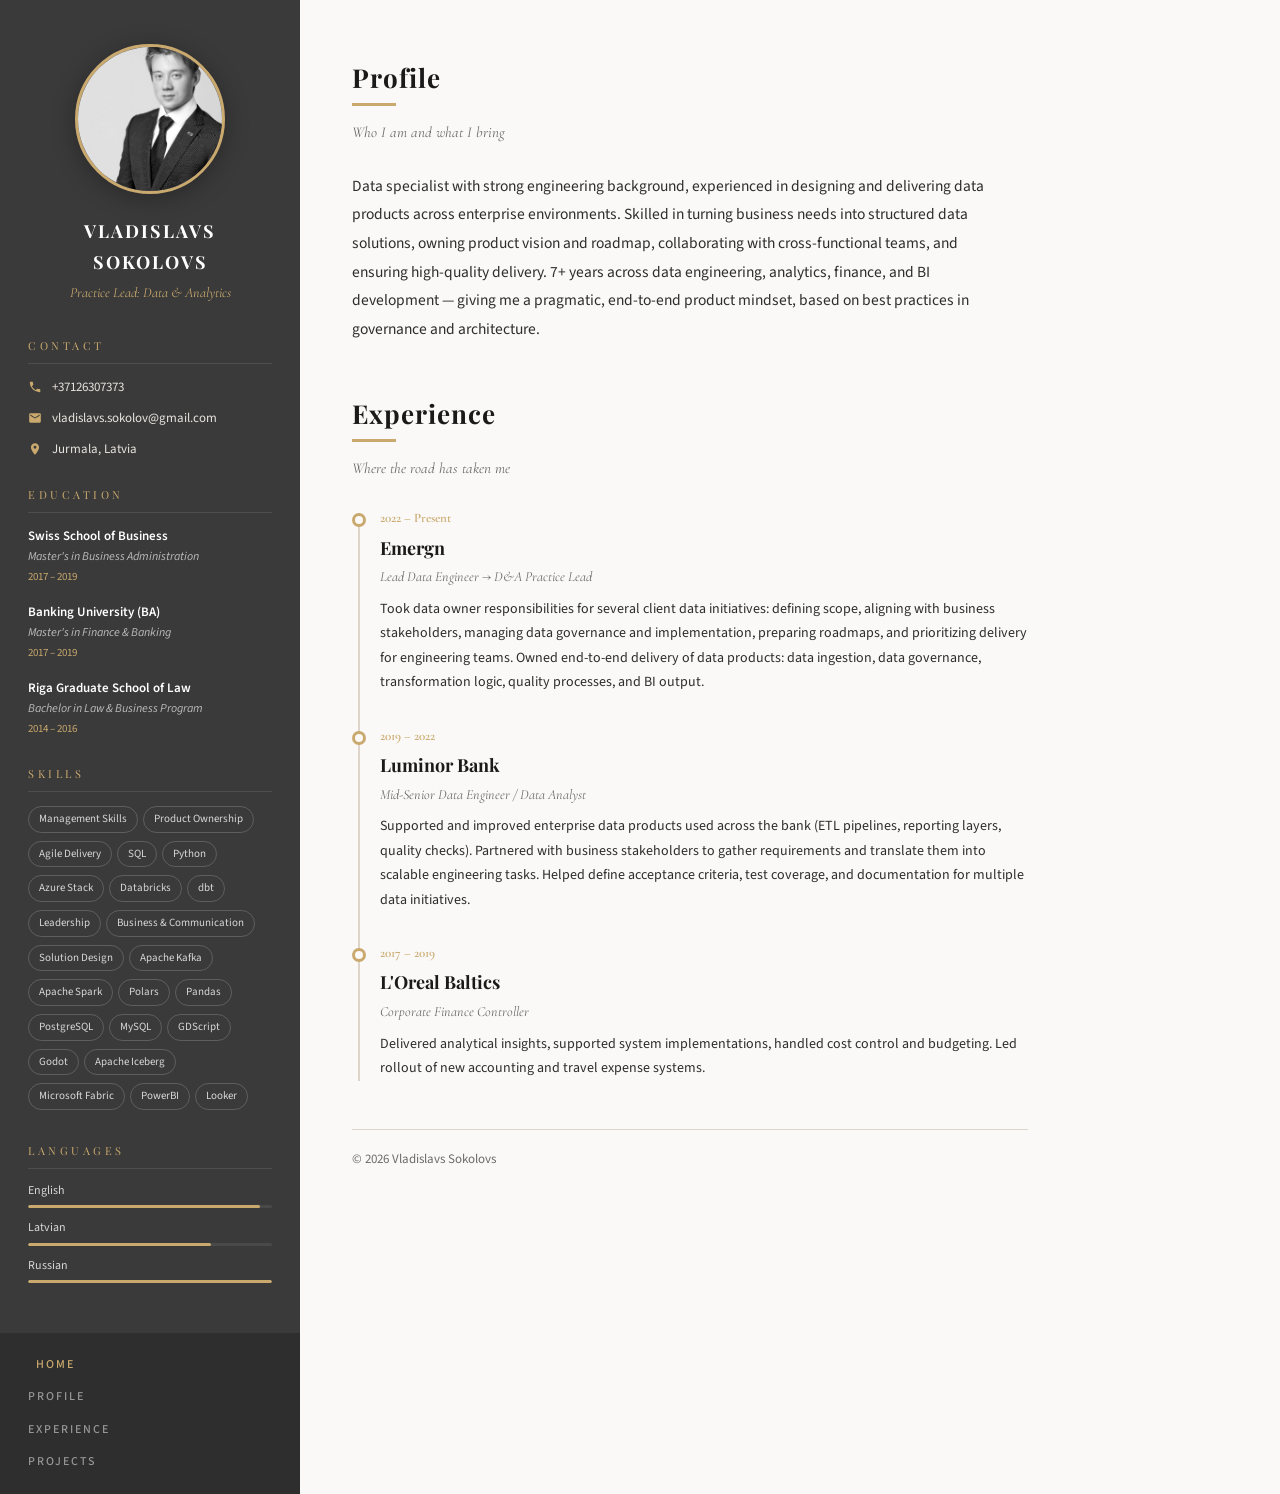
==== commit 07b2de75: "Refactoring" ====
--- a/index.html
+++ b/index.html
@@ -8,56 +8,51 @@
 <link href="https://fonts.googleapis.com/css2?family=Playfair+Display:ital,wght@0,400;0,600;0,700;0,800;1,400&family=Source+Sans+3:ital,wght@0,300;0,400;0,500;0,600;0,700;1,400&family=Cormorant+Garamond:ital,wght@0,400;0,500;0,600;0,700;1,400&display=swap" rel="stylesheet">
 <link rel="stylesheet" href="styles.css">
 </head>
-<body data-page="home">
-<header class="topbar">
-  <div class="topbar-inner">
-    <a class="brand" href="index.html" id="topName"></a>
-    <nav class="topbar-nav">
-      <a href="#profile" class="top-link">Profile</a>
-      <a href="#experience" class="top-link">Experience</a>
-      <a href="#skills" class="top-link">Skills</a>
-      <a href="#contact" class="top-link">Contact</a>
-      <a href="projects.html" class="top-link" id="projectsNavLink">Projects</a>
+<body>
+
+<div class="mobile-header">
+  <span class="mname" id="mobileName"></span>
+  <button class="hamburger" onclick="toggleSidebar()" aria-label="Menu">&#9776;</button>
+</div>
+<div class="sidebar-overlay" id="sidebarOverlay" onclick="toggleSidebar()"></div>
+
+<div class="site-wrapper">
+  <aside class="sidebar" id="sidebar">
+    <div class="sidebar-inner">
+      <div class="photo-frame"><img src="My%20Photo.jpg" alt="Photo" class="photo-img"><span class="initials" id="photoInitials"></span></div>
+      <h1 class="sidebar-name" id="sidebarName"></h1>
+      <p class="sidebar-title" id="sidebarTitle"></p>
+      <div class="sidebar-section"><div class="sidebar-section-label">Contact</div><div id="contactList"></div></div>
+      <div class="sidebar-section"><div class="sidebar-section-label">Education</div><div id="educationList"></div></div>
+      <div class="sidebar-section"><div class="sidebar-section-label">Skills</div><div id="skillsList"></div></div>
+      <div class="sidebar-section"><div class="sidebar-section-label">Languages</div><div id="languagesList"></div></div>
+    </div>
+    <nav class="sidebar-nav">
+      <a href="index.html" class="active" onclick="closeSidebar()">Home</a>
+      <a href="#profile" onclick="closeSidebar()">Profile</a>
+      <a href="#experience" onclick="closeSidebar()">Experience</a>
+      <a href="projects.html" onclick="closeSidebar()">Projects</a>
     </nav>
-  </div>
-</header>
+  </aside>
 
-<main class="page-shell">
-  <section class="intro-card" id="profile">
-    <div class="intro-photo-wrap">
-      <div class="photo-frame">
-        <img src="My%20Photo.jpg" alt="Photo" class="photo-img">
-      </div>
+  <main class="main-content">
+    <div class="content-area">
+      <section id="profile">
+        <h2 class="section-heading">Profile</h2>
+        <p class="section-subtitle">Who I am and what I bring</p>
+        <p class="profile-text" id="profileText"></p>
+      </section>
+      <section id="experience">
+        <h2 class="section-heading">Experience</h2>
+        <p class="section-subtitle">Where the road has taken me</p>
+        <div class="timeline" id="experienceTimeline"></div>
+      </section>
+      <footer class="site-footer">
+        <span>&copy; <span id="footerYear"></span> <span id="footerName"></span></span>
+      </footer>
     </div>
-    <div>
-      <h1 class="hero-name" id="heroName"></h1>
-      <p class="hero-title" id="heroTitle"></p>
-      <p class="profile-text" id="profileText"></p>
-    </div>
-  </section>
-
-  <section id="experience">
-    <h2 class="section-heading">Experience</h2>
-    <p class="section-subtitle">Where the road has taken me</p>
-    <div class="timeline" id="experienceTimeline"></div>
-  </section>
-
-  <section id="skills">
-    <h2 class="section-heading">Skills</h2>
-    <p class="section-subtitle">Technologies and strengths I work with</p>
-    <div class="skills-cloud" id="skillsList"></div>
-  </section>
-
-  <section id="contact">
-    <h2 class="section-heading">Contact</h2>
-    <p class="section-subtitle">Get in touch</p>
-    <div class="contact-grid" id="contactList"></div>
-  </section>
-
-  <footer class="site-footer">
-    <span>&copy; <span id="footerYear"></span> <span id="footerName"></span></span>
-  </footer>
-</main>
+  </main>
+</div>
 
 <script src="app.js"></script>
 </body>
--- a/styles.css
+++ b/styles.css
@@ -1,15 +1,19 @@
 *, *::before, *::after { margin: 0; padding: 0; box-sizing: border-box; }
 
 :root {
-  --main-bg: #f7f5f2;
+  --sidebar-bg: #3a3a3a;
+  --sidebar-dark: #2e2e2e;
+  --sidebar-text: #e8e4df;
+  --sidebar-accent: #c9a96e;
+  --main-bg: #faf9f7;
+  --main-text: #2d2d2d;
+  --heading-color: #1a1a1a;
+  --muted: #6b6b6b;
+  --border: #ddd5ca;
   --card-bg: #ffffff;
-  --main-text: #2c2c2c;
-  --muted: #6b6b6b;
-  --heading-color: #1f1f1f;
   --accent: #c9a96e;
-  --accent-hover: #b89350;
-  --border: #ddd5ca;
-  --topbar-bg: rgba(247, 245, 242, 0.92);
+  --accent-hover: #b8944f;
+  --sidebar-width: 300px;
   --font-display: 'Playfair Display', Georgia, serif;
   --font-body: 'Source Sans 3', 'Segoe UI', sans-serif;
   --font-accent: 'Cormorant Garamond', Georgia, serif;
@@ -19,360 +23,239 @@
 
 body {
   font-family: var(--font-body);
-  background: radial-gradient(circle at 0% 0%, #fbf9f5 0%, var(--main-bg) 42%);
+  background: var(--main-bg);
   color: var(--main-text);
   line-height: 1.7;
   font-size: 16px;
 }
 
-.topbar {
-  position: sticky;
-  top: 0;
-  z-index: 20;
-  backdrop-filter: blur(8px);
-  background: var(--topbar-bg);
-  border-bottom: 1px solid var(--border);
-}
-
-.topbar-inner {
-  max-width: 1120px;
-  margin: 0 auto;
-  padding: 14px 28px;
+.site-wrapper { display: flex; min-height: 100vh; }
+
+/* ===== SIDEBAR ===== */
+.sidebar {
+  width: var(--sidebar-width);
+  min-height: 100vh;
+  background: var(--sidebar-bg);
+  color: var(--sidebar-text);
   display: flex;
-  align-items: center;
-  justify-content: space-between;
-  gap: 18px;
-}
-
-.brand {
-  font-family: var(--font-display);
-  font-size: 20px;
-  font-weight: 700;
-  letter-spacing: 0.7px;
-  color: var(--heading-color);
-  text-decoration: none;
-  white-space: nowrap;
-}
-
-.topbar-nav {
-  display: flex;
-  flex-wrap: wrap;
-  gap: 10px;
-}
-
-.top-link {
-  text-decoration: none;
-  color: var(--muted);
-  font-size: 13px;
-  font-weight: 600;
-  text-transform: uppercase;
-  letter-spacing: 1.2px;
-  padding: 6px 10px;
-  border-radius: 999px;
-  transition: all 0.2s ease;
-}
-
-.top-link:hover,
-.top-link.active {
-  color: var(--heading-color);
-  background: #efe8db;
-}
-
-.page-shell {
-  max-width: 1120px;
-  margin: 0 auto;
-  padding: 46px 28px 80px;
-}
-
-section { margin-bottom: 56px; }
-
-.section-heading {
-  font-family: var(--font-display);
-  font-size: 30px;
-  color: var(--heading-color);
-  letter-spacing: 1px;
-  margin-bottom: 8px;
-  position: relative;
-  display: inline-block;
-}
-
-.section-heading::after {
-  content: '';
-  position: absolute;
-  left: 0;
-  bottom: -7px;
-  width: 54px;
-  height: 3px;
-  background: var(--accent);
-}
-
-.section-subtitle {
-  margin-top: 16px;
-  margin-bottom: 26px;
-  font-family: var(--font-accent);
-  font-style: italic;
-  font-size: 24px;
-  color: var(--muted);
-}
-
-.intro-card {
-  display: grid;
-  grid-template-columns: 230px 1fr;
-  gap: 28px;
-  background: linear-gradient(140deg, #f1ece4 0%, #faf8f4 55%);
-  border: 1px solid var(--border);
-  border-radius: 14px;
-  padding: 28px;
-}
-
-.intro-photo-wrap {
-  display: flex;
-  align-items: center;
-  justify-content: center;
-}
+  flex-direction: column;
+  flex-shrink: 0;
+}
+.sidebar-inner { padding: 44px 28px 24px; flex: 1; }
 
 .photo-frame {
-  width: 190px;
-  height: 190px;
+  width: 150px; height: 150px;
   border-radius: 50%;
-  border: 3px solid var(--accent);
+  border: 3px solid var(--sidebar-accent);
   overflow: hidden;
-  box-shadow: 0 8px 24px rgba(0,0,0,0.14);
-  background: #333;
-}
-
-.photo-img {
-  width: 130%;
-  height: 130%;
+  margin: 0 auto 22px;
+  background: #555;
+  display: flex; align-items: center; justify-content: center;
+  box-shadow: 0 4px 24px rgba(0,0,0,0.3);
+}
+.photo-frame .photo-img {
+  width: 130%; height: 130%;
   object-fit: cover;
   object-position: 60% 15%;
   -webkit-filter: grayscale(1) saturate(0) contrast(1.06);
   filter: grayscale(1) saturate(0) contrast(1.06);
 }
-
-.hero-name {
-  font-family: var(--font-display);
-  font-size: 38px;
-  line-height: 1.15;
-  color: var(--heading-color);
-  margin-bottom: 5px;
-}
-
-.hero-title {
+.photo-frame .initials {
+  font-family: var(--font-display);
+  font-size: 44px;
+  color: var(--sidebar-accent);
+  letter-spacing: 2px;
+  display: none;
+}
+
+.sidebar-name {
+  font-family: var(--font-display);
+  font-size: 18px; font-weight: 700;
+  text-align: center; letter-spacing: 2px;
+  text-transform: uppercase; margin-bottom: 4px; color: #fff;
+}
+.sidebar-title {
   font-family: var(--font-accent);
-  font-style: italic;
-  font-size: 30px;
-  color: var(--muted);
-  margin-bottom: 16px;
-}
-
-.profile-text {
-  font-size: 18px;
-  max-width: 800px;
-}
-
+  font-size: 14px; text-align: center;
+  color: var(--sidebar-accent);
+  font-style: italic; margin-bottom: 32px;
+}
+
+.sidebar-section { margin-bottom: 26px; }
+.sidebar-section-label {
+  font-family: var(--font-display);
+  font-size: 11px; letter-spacing: 3.5px;
+  text-transform: uppercase; color: var(--sidebar-accent);
+  margin-bottom: 12px; padding-bottom: 7px;
+  border-bottom: 1px solid rgba(255,255,255,0.1);
+}
+
+.contact-item {
+  display: flex; align-items: center; gap: 10px;
+  margin-bottom: 9px; font-size: 13px; word-break: break-all;
+}
+.contact-item svg { width: 14px; height: 14px; fill: var(--sidebar-accent); flex-shrink: 0; }
+.contact-item a { color: var(--sidebar-text); text-decoration: none; transition: color 0.2s; }
+.contact-item a:hover { color: var(--sidebar-accent); }
+
+.edu-item { margin-bottom: 14px; }
+.edu-school { font-weight: 600; font-size: 13px; color: #fff; }
+.edu-degree { font-size: 12px; color: rgba(255,255,255,0.65); font-style: italic; }
+.edu-year { font-size: 11px; color: var(--sidebar-accent); margin-top: 1px; }
+
+.skill-tag {
+  display: inline-block; padding: 3px 10px;
+  border: 1px solid rgba(255,255,255,0.18);
+  border-radius: 20px; font-size: 11px;
+  margin: 0 5px 6px 0; color: rgba(255,255,255,0.8);
+  transition: all 0.25s;
+}
+.skill-tag:hover { border-color: var(--sidebar-accent); color: var(--sidebar-accent); }
+
+.lang-item { margin-bottom: 10px; }
+.lang-name { font-size: 12px; margin-bottom: 4px; color: rgba(255,255,255,0.8); }
+.lang-bar-track { height: 3px; background: rgba(255,255,255,0.08); border-radius: 2px; overflow: hidden; }
+.lang-bar-fill { height: 100%; background: var(--sidebar-accent); border-radius: 2px; transition: width 0.8s ease; }
+
+.sidebar-nav {
+  background: var(--sidebar-dark); padding: 16px 28px;
+}
+.sidebar-nav a {
+  display: block; color: rgba(255,255,255,0.5);
+  text-decoration: none; font-size: 12px;
+  letter-spacing: 2px; text-transform: uppercase;
+  padding: 6px 0; transition: all 0.25s; font-weight: 500;
+}
+.sidebar-nav a:hover, .sidebar-nav a.active { color: var(--sidebar-accent); padding-left: 8px; }
+
+/* ===== MAIN CONTENT ===== */
+.main-content { flex: 1; min-height: 100vh; }
+.content-area { max-width: 780px; padding: 56px 52px 80px; }
+
+.section-heading {
+  font-family: var(--font-display);
+  font-size: 26px; font-weight: 700;
+  color: var(--heading-color); letter-spacing: 1px;
+  margin-bottom: 6px; position: relative; display: inline-block;
+}
+.section-heading::after {
+  content: ''; position: absolute; left: 0; bottom: -6px;
+  width: 44px; height: 3px; background: var(--accent);
+}
+.section-subtitle {
+  font-family: var(--font-accent);
+  font-size: 15px; color: var(--muted);
+  font-style: italic; margin-bottom: 26px; margin-top: 14px;
+}
+
+section { margin-bottom: 48px; }
+.profile-text { font-size: 15.5px; line-height: 1.85; max-width: 640px; }
+
+/* Timeline */
 .timeline { position: relative; padding-left: 28px; }
 .timeline::before {
-  content: '';
-  position: absolute;
-  left: 6px;
-  top: 6px;
-  bottom: 0;
-  width: 2px;
-  background: var(--border);
-}
-
-.timeline-item { position: relative; margin-bottom: 34px; }
+  content: ''; position: absolute;
+  left: 6px; top: 6px; bottom: 0;
+  width: 2px; background: var(--border);
+}
+.timeline-item { position: relative; margin-bottom: 30px; }
 .timeline-item::before {
-  content: '';
-  position: absolute;
-  left: -28px;
-  top: 6px;
-  width: 14px;
-  height: 14px;
-  border-radius: 50%;
+  content: ''; position: absolute;
+  left: -28px; top: 6px;
+  width: 14px; height: 14px; border-radius: 50%;
   border: 3px solid var(--accent);
-  background: var(--main-bg);
-}
-
-.timeline-date {
-  color: var(--accent);
-  font-family: var(--font-accent);
-  font-size: 23px;
-  font-weight: 600;
-}
-
-.timeline-company {
-  font-family: var(--font-display);
-  color: var(--heading-color);
-  font-size: 36px;
-  margin-top: 2px;
-}
-
-.timeline-role {
-  font-family: var(--font-accent);
-  color: var(--muted);
-  font-style: italic;
-  font-size: 22px;
-  margin-bottom: 8px;
-}
-
-.timeline-desc { font-size: 17px; }
-
-.skills-cloud {
-  display: flex;
-  flex-wrap: wrap;
-  gap: 10px;
-}
-
-.skill-tag {
-  display: inline-block;
-  padding: 8px 14px;
-  border: 1px solid var(--border);
-  border-radius: 999px;
-  font-size: 13px;
-  color: #4b4b4b;
-  background: #fff;
+  background: var(--main-bg); z-index: 1;
+}
+.timeline-date { font-family: var(--font-accent); font-size: 13px; color: var(--accent); font-weight: 600; margin-bottom: 3px; }
+.timeline-company { font-family: var(--font-display); font-size: 18px; font-weight: 700; color: var(--heading-color); margin-bottom: 2px; }
+.timeline-role { font-family: var(--font-accent); font-size: 14px; color: var(--muted); font-style: italic; margin-bottom: 8px; }
+.timeline-desc { font-size: 14px; line-height: 1.75; }
+
+/* Footer (home page) */
+.site-footer { border-top: 1px solid var(--border); padding: 18px 0; margin-top: 32px; font-size: 13px; color: var(--muted); }
+
+/* ===== PROJECTS PAGE ===== */
+.projects-topbar {
+  background: var(--sidebar-bg);
+  position: sticky; top: 0; z-index: 100;
+  box-shadow: 0 2px 12px rgba(0,0,0,0.12);
+}
+.projects-topbar-inner {
+  max-width: 960px; margin: 0 auto;
+  padding: 0 32px; height: 56px;
+  display: flex; align-items: center; justify-content: space-between;
+}
+.projects-brand {
+  font-family: var(--font-display);
+  font-size: 16px; font-weight: 700;
+  color: #fff; text-decoration: none;
+  letter-spacing: 1.5px; text-transform: uppercase;
+}
+.projects-nav { display: flex; gap: 4px; }
+.projects-nav a {
+  color: rgba(255,255,255,0.5); text-decoration: none;
+  font-size: 12px; font-weight: 600;
+  letter-spacing: 1.5px; text-transform: uppercase;
+  padding: 6px 12px; border-radius: 4px;
   transition: all 0.2s;
 }
-
-.skill-tag:hover {
-  border-color: var(--accent);
-  color: var(--accent-hover);
-  transform: translateY(-1px);
-}
-
-.contact-grid {
-  display: grid;
-  grid-template-columns: repeat(auto-fit, minmax(250px, 1fr));
-  gap: 14px;
-}
-
-.contact-item {
-  border: 1px solid var(--border);
-  background: #fff;
-  border-radius: 10px;
-  padding: 14px 16px;
-  display: flex;
-  align-items: center;
-  gap: 10px;
-  word-break: break-all;
-}
-
-.contact-item svg {
-  width: 16px;
-  height: 16px;
-  fill: var(--accent);
-  flex-shrink: 0;
-}
-
-.contact-item a {
-  color: var(--main-text);
-  text-decoration: none;
-}
-
-.contact-item a:hover { color: var(--accent-hover); }
-
-.projects-grid {
-  display: grid;
-  grid-template-columns: repeat(auto-fit, minmax(300px, 1fr));
-  gap: 22px;
-}
-
+.projects-nav a:hover, .projects-nav a.active { color: var(--accent); }
+
+.projects-page-content {
+  max-width: 960px; margin: 0 auto;
+  padding: 48px 32px 80px;
+}
+
+.projects-grid { display: grid; grid-template-columns: repeat(auto-fill, minmax(290px, 1fr)); gap: 22px; }
 .project-card {
-  background: var(--card-bg);
-  border: 1px solid var(--border);
-  border-radius: 10px;
-  padding: 24px 22px;
-  transition: all 0.25s ease;
-  position: relative;
-  overflow: hidden;
-}
-
+  background: var(--card-bg); border: 1px solid var(--border);
+  border-radius: 8px; padding: 24px 20px;
+  transition: all 0.3s ease; position: relative; overflow: hidden;
+}
 .project-card::before {
-  content: '';
-  position: absolute;
-  top: 0;
-  left: 0;
-  width: 100%;
-  height: 3px;
-  background: var(--accent);
-  transform: scaleX(0);
-  transform-origin: left;
-  transition: transform 0.25s ease;
-}
-
-.project-card:hover {
-  box-shadow: 0 8px 28px rgba(0,0,0,0.08);
-  transform: translateY(-2px);
-}
-
+  content: ''; position: absolute; top: 0; left: 0;
+  width: 100%; height: 3px; background: var(--accent);
+  transform: scaleX(0); transform-origin: left; transition: transform 0.3s ease;
+}
+.project-card:hover { box-shadow: 0 6px 28px rgba(0,0,0,0.07); transform: translateY(-2px); }
 .project-card:hover::before { transform: scaleX(1); }
-
-.project-card h3 {
-  font-family: var(--font-display);
-  font-size: 27px;
-  color: var(--heading-color);
-  margin-bottom: 8px;
-}
-
-.project-tech {
-  font-size: 16px;
-  font-weight: 700;
-  letter-spacing: 0.8px;
-  text-transform: uppercase;
-  color: var(--accent);
-  margin-bottom: 12px;
-}
-
-.project-card p {
-  color: var(--muted);
-  font-size: 17px;
-}
-
-.project-link {
-  display: inline-block;
-  margin-top: 12px;
-  color: var(--accent);
-  text-decoration: none;
-  font-weight: 700;
-}
-
+.project-card h3 { font-family: var(--font-display); font-size: 17px; color: var(--heading-color); margin-bottom: 6px; }
+.project-tech { font-size: 11.5px; color: var(--accent); font-weight: 600; letter-spacing: 0.5px; text-transform: uppercase; margin-bottom: 8px; }
+.project-card p { font-size: 13.5px; line-height: 1.7; color: var(--muted); }
+.project-link { display: inline-block; margin-top: 12px; color: var(--accent); text-decoration: none; font-size: 13px; font-weight: 600; transition: color 0.2s; }
 .project-link:hover { color: var(--accent-hover); }
-
-.empty-state {
-  grid-column: 1 / -1;
-  text-align: center;
-  padding: 46px 20px;
-  color: var(--muted);
-  font-style: italic;
-  font-family: var(--font-accent);
-  font-size: 24px;
-}
-
-.site-footer {
-  border-top: 1px solid var(--border);
-  padding-top: 20px;
-  color: var(--muted);
-  font-size: 14px;
-}
-
-@media (max-width: 920px) {
-  .topbar-inner,
-  .page-shell { padding-left: 18px; padding-right: 18px; }
-
-  .intro-card {
-    grid-template-columns: 1fr;
-    text-align: center;
+.empty-state { text-align: center; padding: 40px 20px; color: var(--muted); font-style: italic; font-family: var(--font-accent); font-size: 16px; grid-column: 1 / -1; }
+
+.projects-footer {
+  background: var(--sidebar-bg); color: rgba(255,255,255,0.4);
+  padding: 18px 0; font-size: 13px; text-align: center;
+}
+
+/* ===== MOBILE ===== */
+.mobile-header { display: none; background: var(--sidebar-bg); color: #fff; padding: 14px 20px; position: sticky; top: 0; z-index: 200; align-items: center; justify-content: space-between; }
+.mobile-header .mname { font-family: var(--font-display); font-size: 15px; font-weight: 700; letter-spacing: 1px; }
+.hamburger { background: none; border: none; color: #fff; font-size: 22px; cursor: pointer; }
+.sidebar-overlay { display: none; position: fixed; inset: 0; background: rgba(0,0,0,0.5); z-index: 250; }
+.sidebar-overlay.active { display: block; }
+
+@media (max-width: 900px) {
+  .sidebar {
+    position: fixed; top: 0; left: 0;
+    width: var(--sidebar-width); height: 100vh;
+    overflow-y: auto; z-index: 300;
+    transform: translateX(-100%);
+    transition: transform 0.35s ease;
   }
-
-  .intro-photo-wrap { margin-bottom: 4px; }
-
-  .hero-name { font-size: 30px; }
-  .hero-title { font-size: 24px; }
-  .section-heading { font-size: 28px; }
-  .section-subtitle { font-size: 20px; }
-  .timeline-company { font-size: 30px; }
-  .timeline-role { font-size: 20px; }
-  .timeline-date { font-size: 21px; }
-}
+  .sidebar.open { transform: translateX(0); }
+  .mobile-header { display: flex; }
+  .content-area { padding: 28px 18px 50px; }
+
+  .projects-topbar-inner { padding: 0 18px; }
+  .projects-page-content { padding: 32px 18px 60px; }
+  .projects-grid { grid-template-columns: 1fr; }
+}
+
+/* ===== ANIMATIONS ===== */
+@keyframes fadeUp { from { opacity: 0; transform: translateY(16px); } to { opacity: 1; transform: translateY(0); } }
+section { animation: fadeUp 0.45s ease both; }
+section:nth-child(2) { animation-delay: 0.08s; }
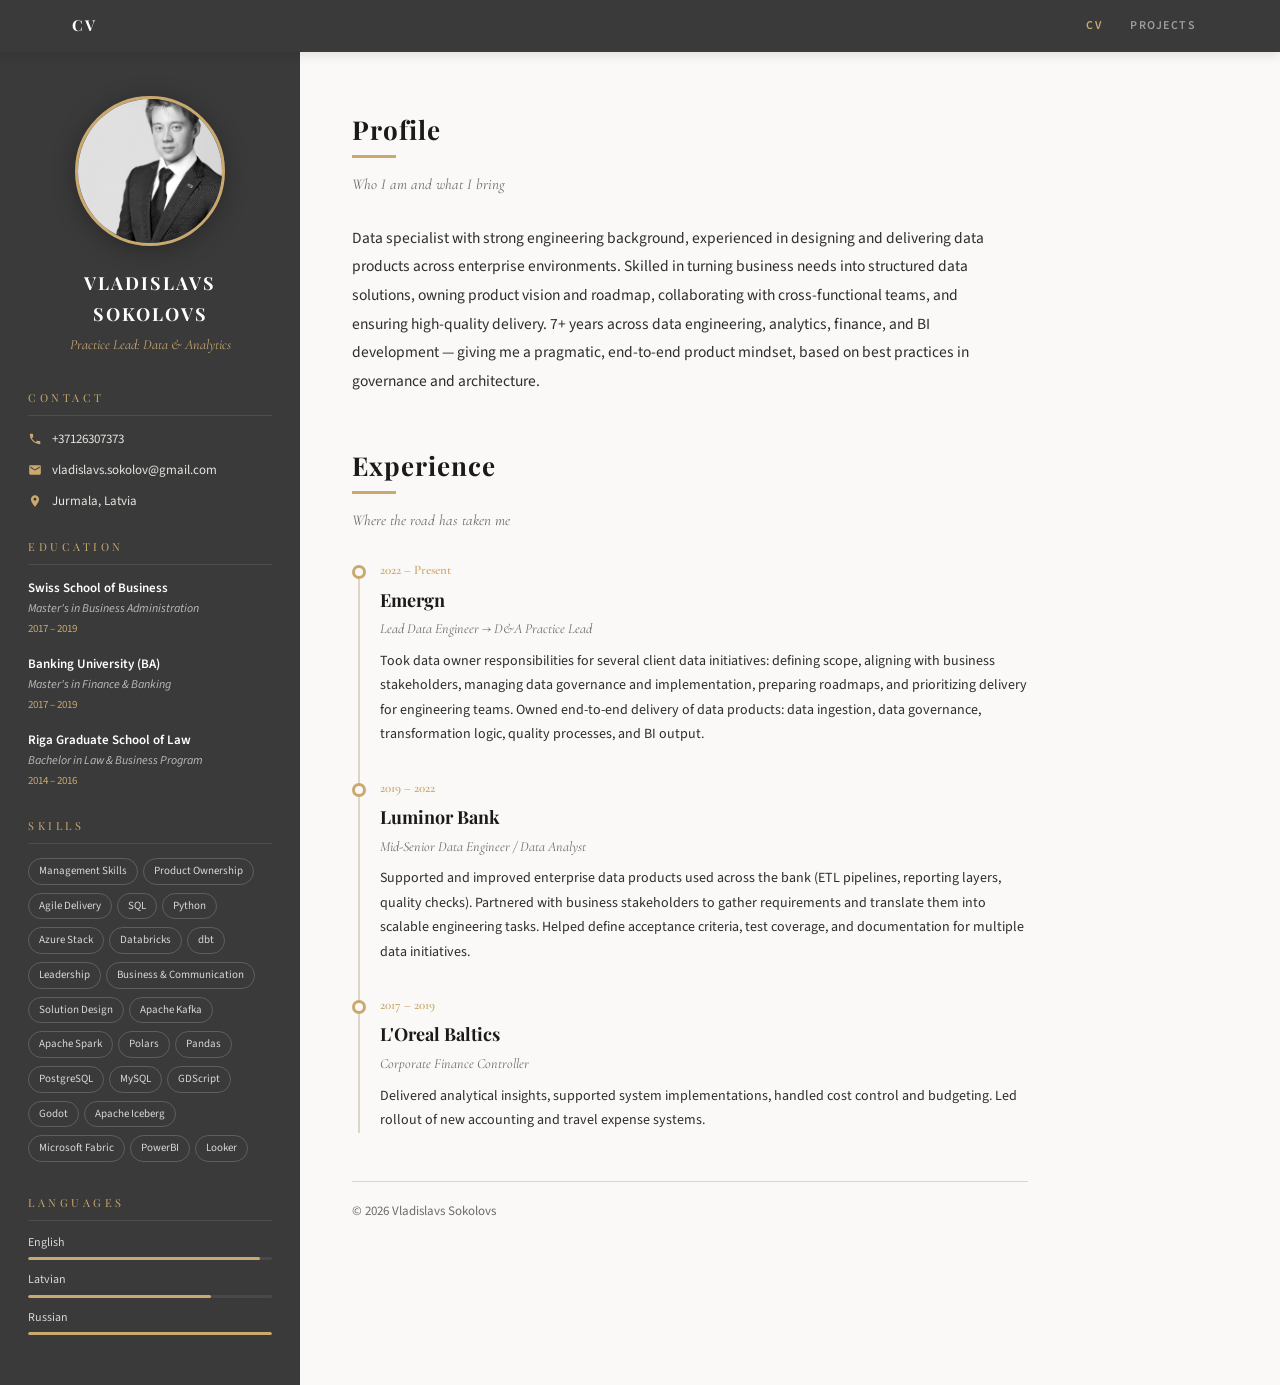
==== commit a92bb05e: "Refactoring" ====
--- a/index.html
+++ b/index.html
@@ -10,11 +10,17 @@
 </head>
 <body>
 
-<div class="mobile-header">
-  <span class="mname" id="mobileName"></span>
-  <button class="hamburger" onclick="toggleSidebar()" aria-label="Menu">&#9776;</button>
-</div>
-<div class="sidebar-overlay" id="sidebarOverlay" onclick="toggleSidebar()"></div>
+<header class="topbar">
+  <div class="topbar-inner">
+    <button class="topbar-hamburger" id="hamburgerBtn" aria-label="Menu">&#9776;</button>
+    <a class="topbar-brand" href="index.html">CV</a>
+    <nav class="topbar-nav">
+      <a href="index.html" class="topbar-link active">CV</a>
+      <a href="projects.html" class="topbar-link">Projects</a>
+    </nav>
+  </div>
+</header>
+<div class="sidebar-overlay" id="sidebarOverlay"></div>
 
 <div class="site-wrapper">
   <aside class="sidebar" id="sidebar">
@@ -27,12 +33,6 @@
       <div class="sidebar-section"><div class="sidebar-section-label">Skills</div><div id="skillsList"></div></div>
       <div class="sidebar-section"><div class="sidebar-section-label">Languages</div><div id="languagesList"></div></div>
     </div>
-    <nav class="sidebar-nav">
-      <a href="index.html" class="active" onclick="closeSidebar()">Home</a>
-      <a href="#profile" onclick="closeSidebar()">Profile</a>
-      <a href="#experience" onclick="closeSidebar()">Experience</a>
-      <a href="projects.html" onclick="closeSidebar()">Projects</a>
-    </nav>
   </aside>
 
   <main class="main-content">
--- a/styles.css
+++ b/styles.css
@@ -117,16 +117,41 @@
 .lang-bar-track { height: 3px; background: rgba(255,255,255,0.08); border-radius: 2px; overflow: hidden; }
 .lang-bar-fill { height: 100%; background: var(--sidebar-accent); border-radius: 2px; transition: width 0.8s ease; }
 
-.sidebar-nav {
-  background: var(--sidebar-dark); padding: 16px 28px;
-}
-.sidebar-nav a {
-  display: block; color: rgba(255,255,255,0.5);
-  text-decoration: none; font-size: 12px;
-  letter-spacing: 2px; text-transform: uppercase;
-  padding: 6px 0; transition: all 0.25s; font-weight: 500;
-}
-.sidebar-nav a:hover, .sidebar-nav a.active { color: var(--sidebar-accent); padding-left: 8px; }
+/* ===== TOPBAR ===== */
+.topbar {
+  background: var(--sidebar-bg);
+  position: sticky; top: 0; z-index: 100;
+  box-shadow: 0 2px 12px rgba(0,0,0,0.12);
+}
+.topbar-inner {
+  max-width: 1200px; margin: 0 auto;
+  padding: 0 32px; height: 52px;
+  display: flex; align-items: center; justify-content: space-between;
+}
+.topbar-brand {
+  font-family: var(--font-display);
+  font-size: 15px; font-weight: 700;
+  color: #fff; text-decoration: none;
+  letter-spacing: 1.5px; text-transform: uppercase;
+}
+.topbar-nav { display: flex; gap: 4px; }
+.topbar-link {
+  color: rgba(255,255,255,0.5); text-decoration: none;
+  font-size: 12px; font-weight: 600;
+  letter-spacing: 1.5px; text-transform: uppercase;
+  padding: 6px 12px; border-radius: 4px;
+  transition: all 0.2s;
+}
+.topbar-link:hover, .topbar-link.active { color: var(--sidebar-accent); }
+.topbar-hamburger {
+  display: none; background: none; border: none;
+  color: #fff; font-size: 22px; cursor: pointer; padding: 4px;
+}
+.sidebar-overlay {
+  display: none; position: fixed; inset: 0;
+  background: rgba(0,0,0,0.5); z-index: 250;
+}
+.sidebar-overlay.active { display: block; }
 
 /* ===== MAIN CONTENT ===== */
 .main-content { flex: 1; min-height: 100vh; }
@@ -175,31 +200,6 @@
 .site-footer { border-top: 1px solid var(--border); padding: 18px 0; margin-top: 32px; font-size: 13px; color: var(--muted); }
 
 /* ===== PROJECTS PAGE ===== */
-.projects-topbar {
-  background: var(--sidebar-bg);
-  position: sticky; top: 0; z-index: 100;
-  box-shadow: 0 2px 12px rgba(0,0,0,0.12);
-}
-.projects-topbar-inner {
-  max-width: 960px; margin: 0 auto;
-  padding: 0 32px; height: 56px;
-  display: flex; align-items: center; justify-content: space-between;
-}
-.projects-brand {
-  font-family: var(--font-display);
-  font-size: 16px; font-weight: 700;
-  color: #fff; text-decoration: none;
-  letter-spacing: 1.5px; text-transform: uppercase;
-}
-.projects-nav { display: flex; gap: 4px; }
-.projects-nav a {
-  color: rgba(255,255,255,0.5); text-decoration: none;
-  font-size: 12px; font-weight: 600;
-  letter-spacing: 1.5px; text-transform: uppercase;
-  padding: 6px 12px; border-radius: 4px;
-  transition: all 0.2s;
-}
-.projects-nav a:hover, .projects-nav a.active { color: var(--accent); }
 
 .projects-page-content {
   max-width: 960px; margin: 0 auto;
@@ -232,13 +232,8 @@
 }
 
 /* ===== MOBILE ===== */
-.mobile-header { display: none; background: var(--sidebar-bg); color: #fff; padding: 14px 20px; position: sticky; top: 0; z-index: 200; align-items: center; justify-content: space-between; }
-.mobile-header .mname { font-family: var(--font-display); font-size: 15px; font-weight: 700; letter-spacing: 1px; }
-.hamburger { background: none; border: none; color: #fff; font-size: 22px; cursor: pointer; }
-.sidebar-overlay { display: none; position: fixed; inset: 0; background: rgba(0,0,0,0.5); z-index: 250; }
-.sidebar-overlay.active { display: block; }
-
 @media (max-width: 900px) {
+  .topbar-hamburger { display: block; }
   .sidebar {
     position: fixed; top: 0; left: 0;
     width: var(--sidebar-width); height: 100vh;
@@ -247,10 +242,8 @@
     transition: transform 0.35s ease;
   }
   .sidebar.open { transform: translateX(0); }
-  .mobile-header { display: flex; }
   .content-area { padding: 28px 18px 50px; }
-
-  .projects-topbar-inner { padding: 0 18px; }
+  .topbar-inner { padding: 0 18px; }
   .projects-page-content { padding: 32px 18px 60px; }
   .projects-grid { grid-template-columns: 1fr; }
 }
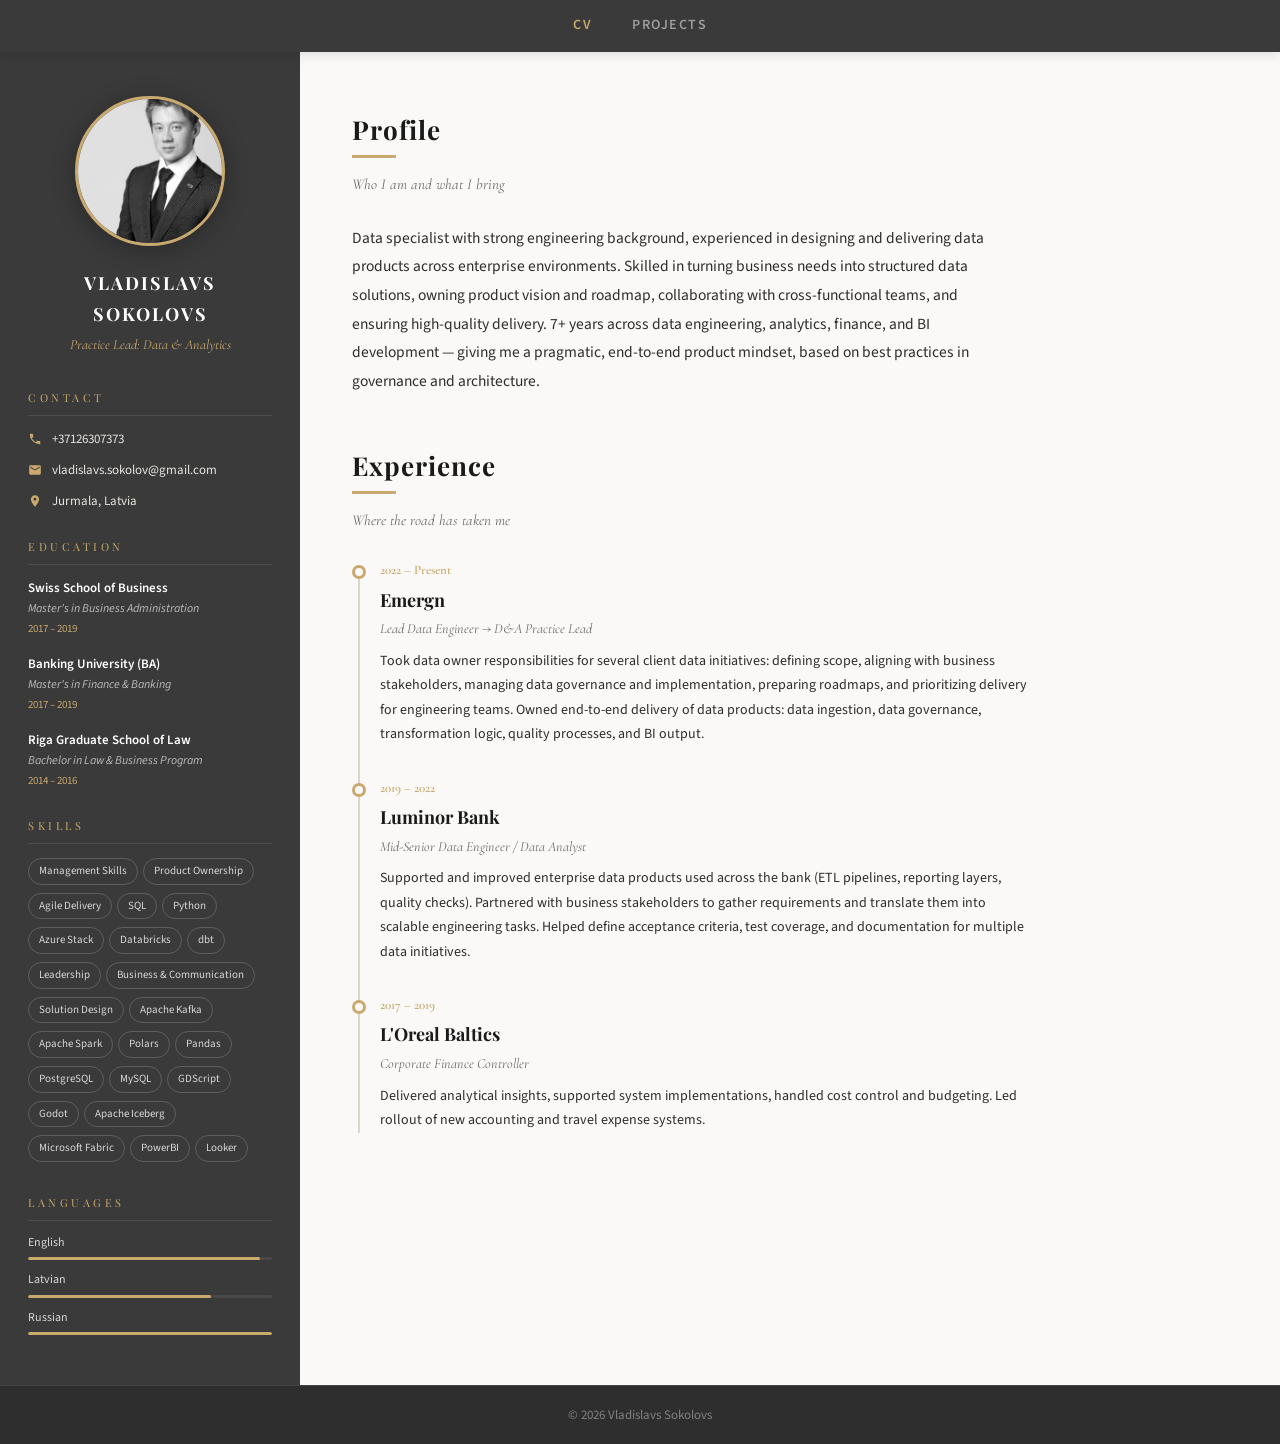
==== commit fa888868: "Refactor" ====
--- a/index.html
+++ b/index.html
@@ -13,7 +13,6 @@
 <header class="topbar">
   <div class="topbar-inner">
     <button class="topbar-hamburger" id="hamburgerBtn" aria-label="Menu">&#9776;</button>
-    <a class="topbar-brand" href="index.html">CV</a>
     <nav class="topbar-nav">
       <a href="index.html" class="topbar-link active">CV</a>
       <a href="projects.html" class="topbar-link">Projects</a>
@@ -47,13 +46,14 @@
         <p class="section-subtitle">Where the road has taken me</p>
         <div class="timeline" id="experienceTimeline"></div>
       </section>
-      <footer class="site-footer">
-        <span>&copy; <span id="footerYear"></span> <span id="footerName"></span></span>
-      </footer>
     </div>
   </main>
 </div>
 
+<footer class="site-footer">
+  <span>&copy; <span id="footerYear"></span> <span id="footerName"></span></span>
+</footer>
+
 <script src="app.js"></script>
 </body>
 </html>
--- a/styles.css
+++ b/styles.css
@@ -27,14 +27,14 @@
   color: var(--main-text);
   line-height: 1.7;
   font-size: 16px;
-}
-
-.site-wrapper { display: flex; min-height: 100vh; }
+  display: flex; flex-direction: column; min-height: 100vh;
+}
+
+.site-wrapper { display: flex; flex: 1; }
 
 /* ===== SIDEBAR ===== */
 .sidebar {
   width: var(--sidebar-width);
-  min-height: 100vh;
   background: var(--sidebar-bg);
   color: var(--sidebar-text);
   display: flex;
@@ -126,26 +126,22 @@
 .topbar-inner {
   max-width: 1200px; margin: 0 auto;
   padding: 0 32px; height: 52px;
-  display: flex; align-items: center; justify-content: space-between;
-}
-.topbar-brand {
-  font-family: var(--font-display);
-  font-size: 15px; font-weight: 700;
-  color: #fff; text-decoration: none;
-  letter-spacing: 1.5px; text-transform: uppercase;
-}
-.topbar-nav { display: flex; gap: 4px; }
+  display: flex; align-items: center; justify-content: center;
+  position: relative;
+}
+.topbar-nav { display: flex; gap: 8px; }
 .topbar-link {
   color: rgba(255,255,255,0.5); text-decoration: none;
-  font-size: 12px; font-weight: 600;
+  font-size: 14px; font-weight: 600;
   letter-spacing: 1.5px; text-transform: uppercase;
-  padding: 6px 12px; border-radius: 4px;
+  padding: 6px 16px; border-radius: 4px;
   transition: all 0.2s;
 }
 .topbar-link:hover, .topbar-link.active { color: var(--sidebar-accent); }
 .topbar-hamburger {
   display: none; background: none; border: none;
   color: #fff; font-size: 22px; cursor: pointer; padding: 4px;
+  position: absolute; left: 18px;
 }
 .sidebar-overlay {
   display: none; position: fixed; inset: 0;
@@ -154,7 +150,7 @@
 .sidebar-overlay.active { display: block; }
 
 /* ===== MAIN CONTENT ===== */
-.main-content { flex: 1; min-height: 100vh; }
+.main-content { flex: 1; }
 .content-area { max-width: 780px; padding: 56px 52px 80px; }
 
 .section-heading {
@@ -196,8 +192,12 @@
 .timeline-role { font-family: var(--font-accent); font-size: 14px; color: var(--muted); font-style: italic; margin-bottom: 8px; }
 .timeline-desc { font-size: 14px; line-height: 1.75; }
 
-/* Footer (home page) */
-.site-footer { border-top: 1px solid var(--border); padding: 18px 0; margin-top: 32px; font-size: 13px; color: var(--muted); }
+/* Footer */
+.site-footer {
+  background: var(--sidebar-dark); color: rgba(255,255,255,0.4);
+  padding: 18px 0; font-size: 13px; text-align: center;
+  border-top: 1px solid rgba(255,255,255,0.1);
+}
 
 /* ===== PROJECTS PAGE ===== */
 
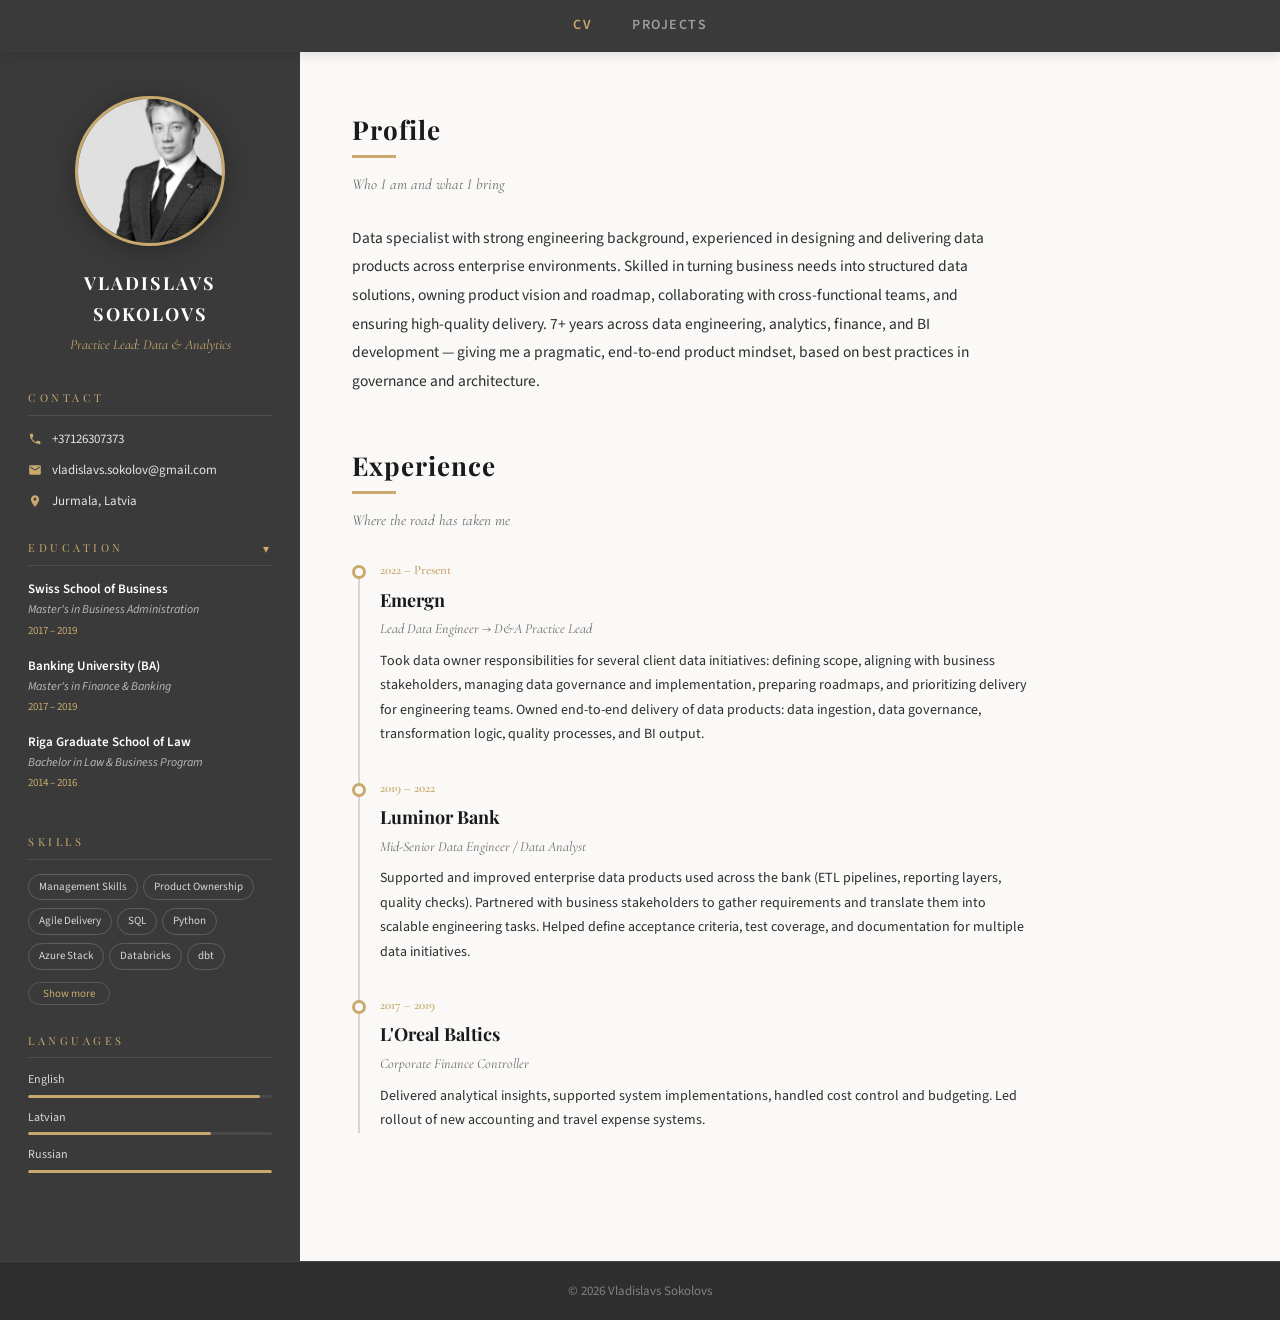
==== commit 372d70c5: "Refactoring" ====
--- a/index.html
+++ b/index.html
@@ -28,8 +28,15 @@
       <h1 class="sidebar-name" id="sidebarName"></h1>
       <p class="sidebar-title" id="sidebarTitle"></p>
       <div class="sidebar-section"><div class="sidebar-section-label">Contact</div><div id="contactList"></div></div>
-      <div class="sidebar-section"><div class="sidebar-section-label">Education</div><div id="educationList"></div></div>
-      <div class="sidebar-section"><div class="sidebar-section-label">Skills</div><div id="skillsList"></div></div>
+      <div class="sidebar-section">
+        <div class="sidebar-section-label collapsible-toggle" id="educationToggle">Education<span class="toggle-arrow">&#9662;</span></div>
+        <div class="collapsible-content" id="educationList"></div>
+      </div>
+      <div class="sidebar-section">
+        <div class="sidebar-section-label">Skills</div>
+        <div id="skillsList"></div>
+        <button class="skills-show-more" id="skillsToggle" style="display:none;">Show more</button>
+      </div>
       <div class="sidebar-section"><div class="sidebar-section-label">Languages</div><div id="languagesList"></div></div>
     </div>
   </aside>
--- a/styles.css
+++ b/styles.css
@@ -112,6 +112,34 @@
 }
 .skill-tag:hover { border-color: var(--sidebar-accent); color: var(--sidebar-accent); }
 
+/* Collapsible toggle */
+.collapsible-toggle {
+  cursor: pointer; display: flex; align-items: center; justify-content: space-between;
+  user-select: none;
+}
+.toggle-arrow {
+  font-size: 12px; transition: transform 0.3s ease; display: inline-block;
+  color: var(--sidebar-accent);
+}
+.collapsible-toggle.collapsed .toggle-arrow { transform: rotate(-90deg); }
+.collapsible-content {
+  overflow: hidden; transition: max-height 0.35s ease, opacity 0.3s ease;
+  max-height: 500px; opacity: 1;
+}
+.collapsible-content.collapsed {
+  max-height: 0; opacity: 0;
+}
+
+/* Skills show more */
+.skill-tag.hidden-skill { display: none; }
+.skills-show-more {
+  background: none; border: 1px solid rgba(255,255,255,0.15);
+  color: var(--sidebar-accent); font-size: 11px; padding: 3px 14px;
+  border-radius: 20px; cursor: pointer; margin-top: 6px;
+  transition: all 0.25s; font-family: var(--font-body);
+}
+.skills-show-more:hover { border-color: var(--sidebar-accent); background: rgba(201,169,110,0.1); }
+
 .lang-item { margin-bottom: 10px; }
 .lang-name { font-size: 12px; margin-bottom: 4px; color: rgba(255,255,255,0.8); }
 .lang-bar-track { height: 3px; background: rgba(255,255,255,0.08); border-radius: 2px; overflow: hidden; }
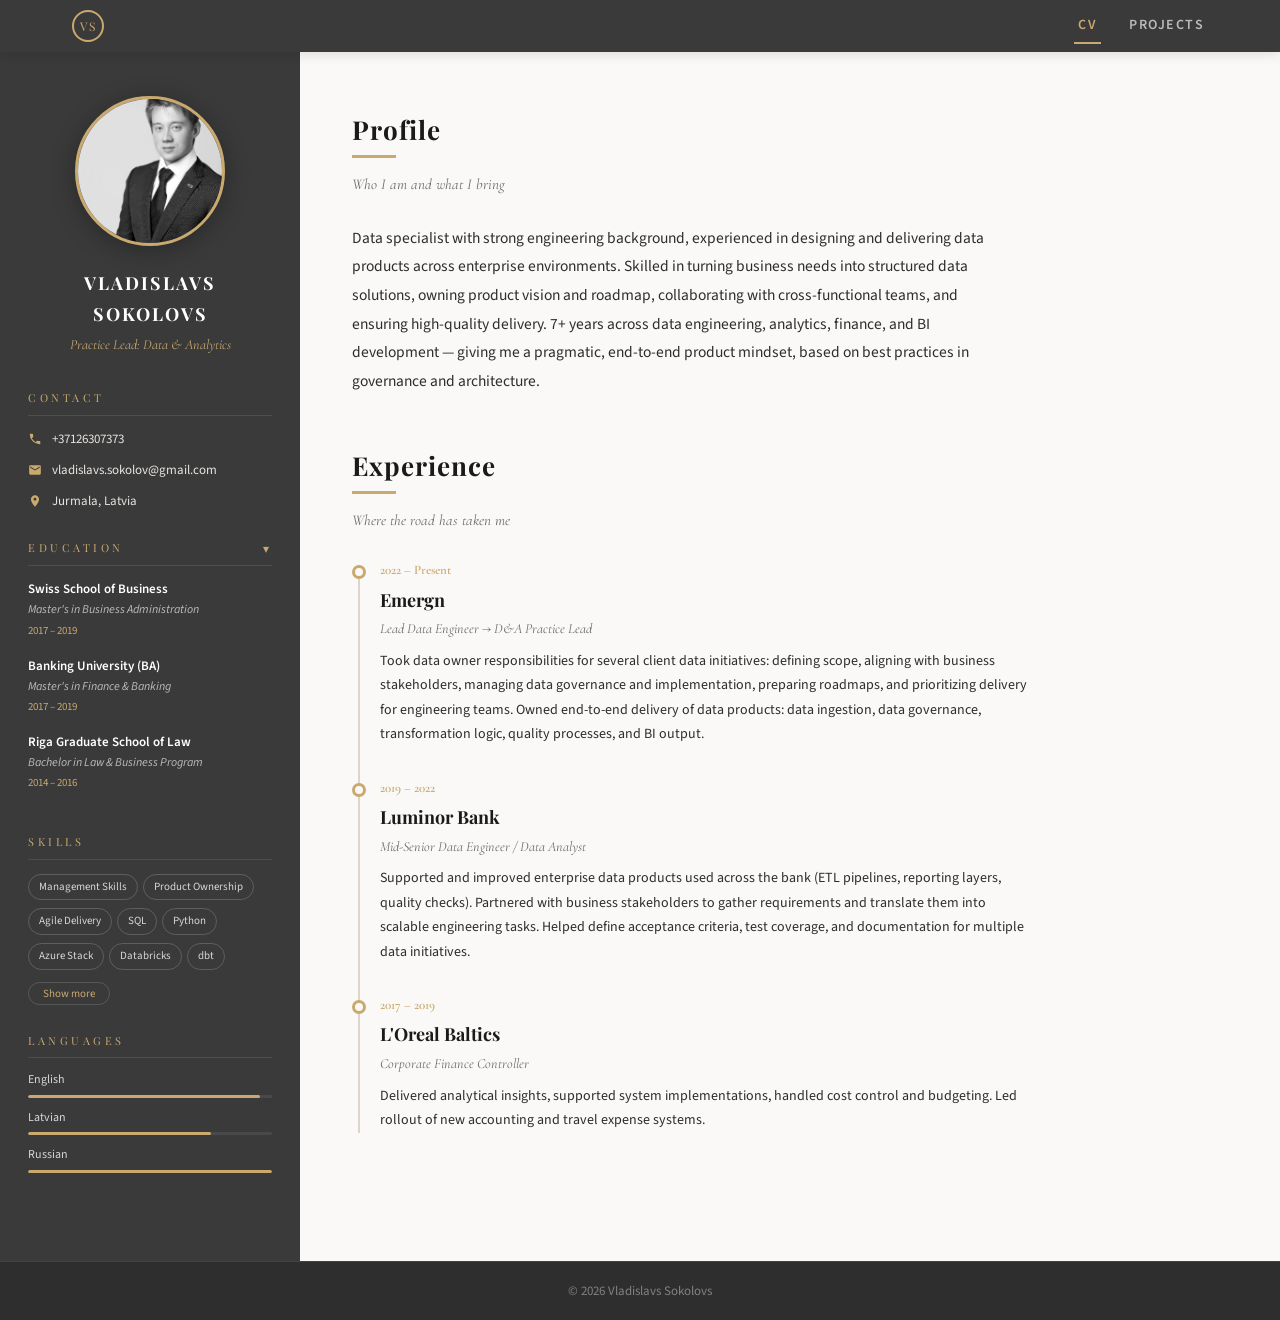
==== commit 99a55942: "Fix" ====
--- a/index.html
+++ b/index.html
@@ -13,6 +13,7 @@
 <header class="topbar">
   <div class="topbar-inner">
     <button class="topbar-hamburger" id="hamburgerBtn" aria-label="Menu">&#9776;</button>
+    <a href="index.html" class="topbar-brand" id="topbarBrand"></a>
     <nav class="topbar-nav">
       <a href="index.html" class="topbar-link active">CV</a>
       <a href="projects.html" class="topbar-link">Projects</a>
--- a/styles.css
+++ b/styles.css
@@ -154,22 +154,37 @@
 .topbar-inner {
   max-width: 1200px; margin: 0 auto;
   padding: 0 32px; height: 52px;
+  display: flex; align-items: center; justify-content: space-between;
+}
+.topbar-brand {
+  width: 32px; height: 32px; border-radius: 50%;
+  border: 2px solid var(--sidebar-accent);
   display: flex; align-items: center; justify-content: center;
-  position: relative;
-}
-.topbar-nav { display: flex; gap: 8px; }
+  font-family: var(--font-display); font-size: 12px;
+  color: var(--sidebar-accent); letter-spacing: 1px;
+  text-decoration: none; flex-shrink: 0;
+  transition: all 0.25s;
+}
+.topbar-brand:hover { background: rgba(201,169,110,0.12); }
+.topbar-nav { display: flex; gap: 24px; }
 .topbar-link {
-  color: rgba(255,255,255,0.5); text-decoration: none;
+  color: rgba(255,255,255,0.65); text-decoration: none;
   font-size: 14px; font-weight: 600;
   letter-spacing: 1.5px; text-transform: uppercase;
-  padding: 6px 16px; border-radius: 4px;
-  transition: all 0.2s;
-}
-.topbar-link:hover, .topbar-link.active { color: var(--sidebar-accent); }
+  padding: 6px 4px; position: relative;
+  transition: color 0.2s;
+}
+.topbar-link::after {
+  content: ''; position: absolute; left: 0; bottom: 0;
+  width: 100%; height: 2px; background: var(--sidebar-accent);
+  transform: scaleX(0); transition: transform 0.25s ease;
+}
+.topbar-link:hover { color: rgba(255,255,255,0.9); }
+.topbar-link.active { color: var(--sidebar-accent); }
+.topbar-link.active::after { transform: scaleX(1); }
 .topbar-hamburger {
   display: none; background: none; border: none;
   color: #fff; font-size: 22px; cursor: pointer; padding: 4px;
-  position: absolute; left: 18px;
 }
 .sidebar-overlay {
   display: none; position: fixed; inset: 0;
